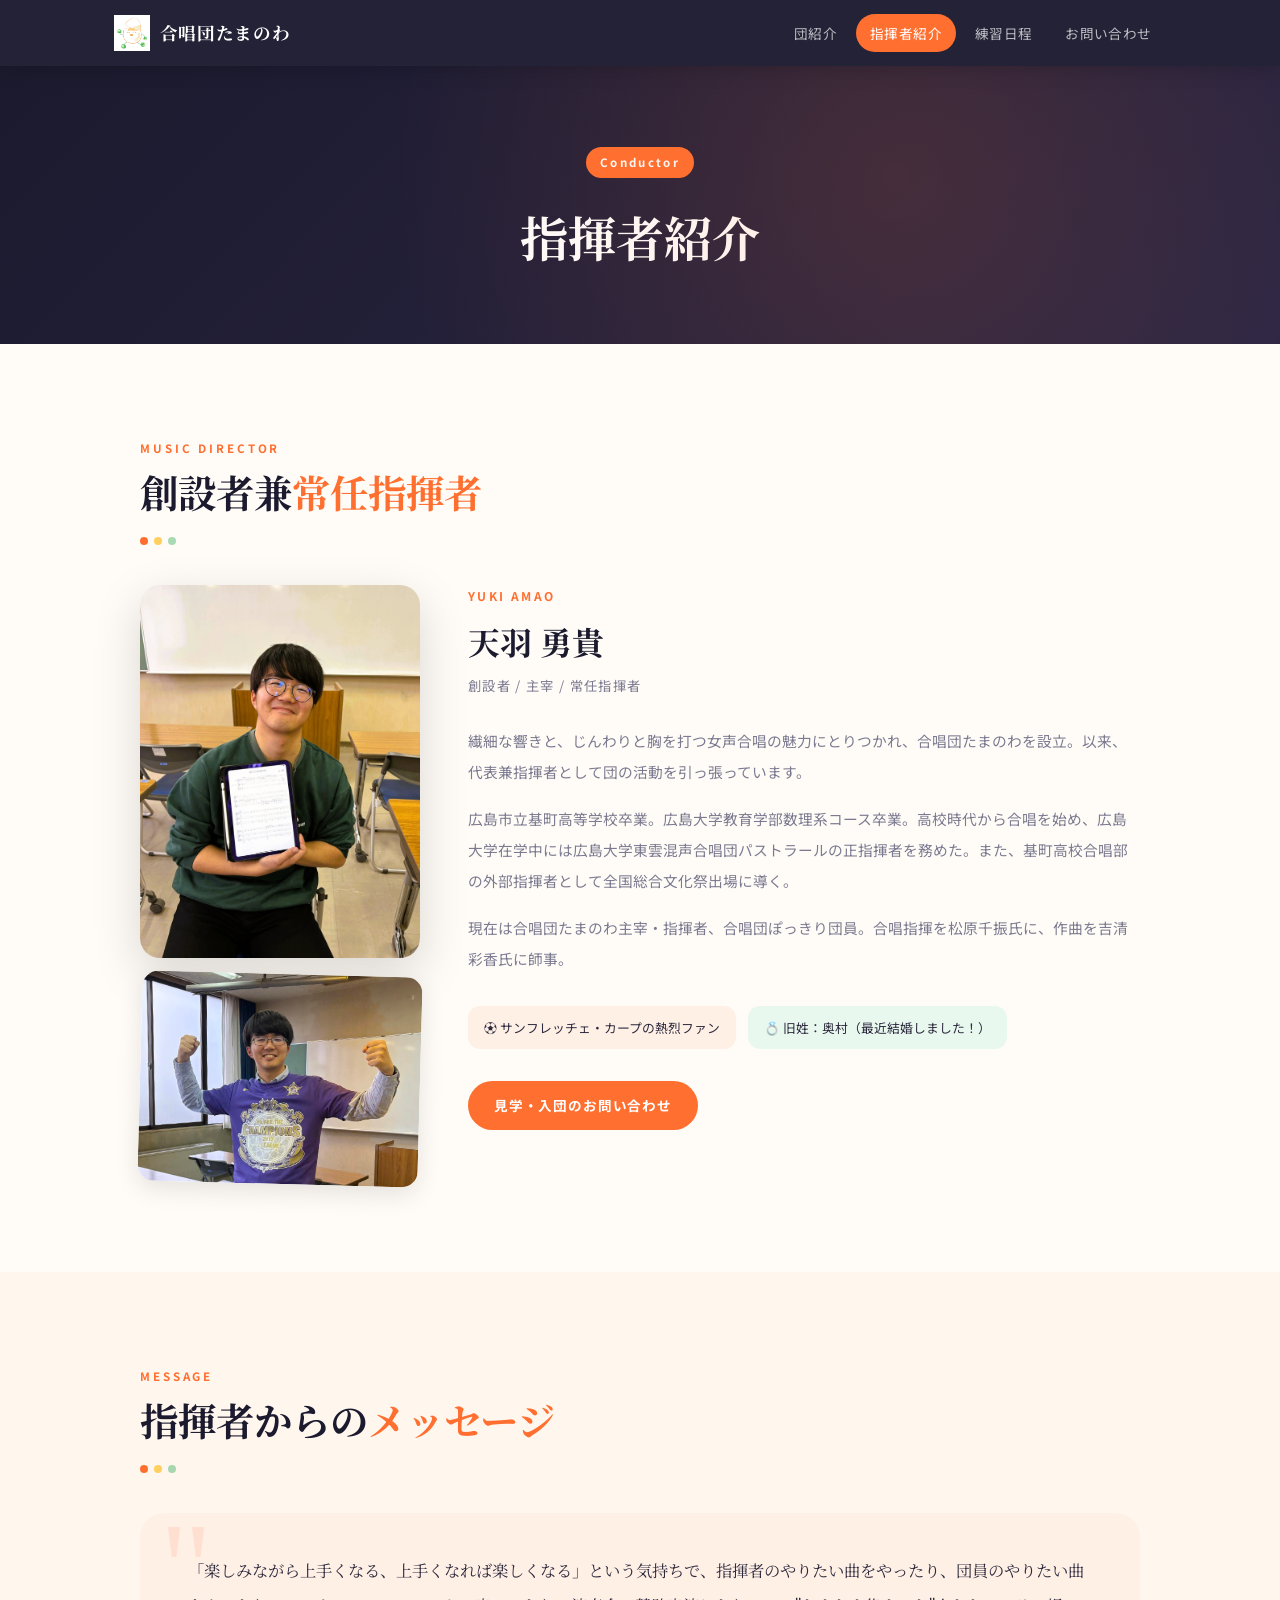
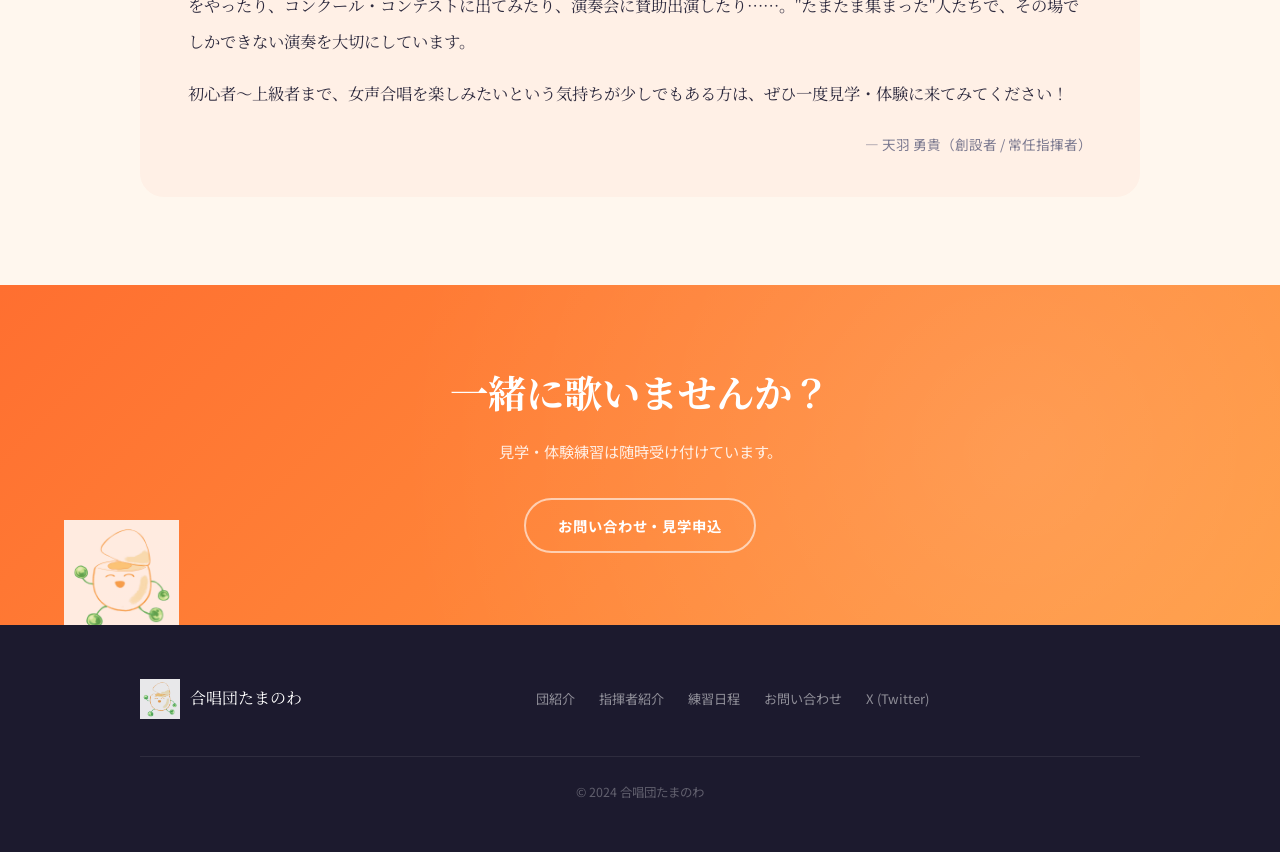
==== conductor.html @ d8aebc38 "合唱団たまのわ HPを本格実装 - 団紹介・指揮者紹介・練習日程・お問い合わせの4ページ作成 - 実際の写真（photo/）を各ページに配置 - ポップなデザインにリニューアル（オレンジ×グリーン、マ" ====
<!DOCTYPE html>
<html lang="ja">
<head>
  <meta charset="UTF-8">
  <meta name="viewport" content="width=device-width, initial-scale=1.0">
  <title>指揮者紹介 | 合唱団たまのわ</title>
  <link rel="stylesheet" href="style.css">
</head>
<body>

<header>
  <nav>
    <a class="nav-logo" href="index.html">
      <img src="photo/キャラクター.png" alt="マスコット">
      合唱団たまのわ
    </a>
    <ul class="nav-links">
      <li><a href="index.html">団紹介</a></li>
      <li><a href="conductor.html" class="active">指揮者紹介</a></li>
      <li><a href="schedule.html">練習日程</a></li>
      <li><a href="contact.html">お問い合わせ</a></li>
    </ul>
  </nav>
</header>

<div class="page-hero">
  <div class="page-hero-content">
    <span class="page-hero-tag">Conductor</span>
    <h1>指揮者紹介</h1>
  </div>
</div>

<!-- 指揮者プロフィール -->
<section class="section">
  <div class="section-inner">
    <span class="section-tag">Music Director</span>
    <h2 class="section-title">創設者兼<span>常任指揮者</span></h2>
    <div class="divider-dots"><span></span><span></span><span></span></div>

    <div class="conductor-wrap">
      <div class="conductor-photos">
        <div class="conductor-photo-main">
          <img src="photo/指揮者紹介.jpg" alt="天羽勇貴">
        </div>
        <div class="conductor-photo-sub">
          <img src="photo/指揮者紹介2.jpg" alt="天羽勇貴">
        </div>
      </div>

      <div>
        <p class="conductor-name-en">Yuki Amao</p>
        <h3 class="conductor-name">天羽 勇貴</h3>
        <p class="conductor-role">創設者 / 主宰 / 常任指揮者</p>

        <p class="conductor-bio">
          繊細な響きと、じんわりと胸を打つ女声合唱の魅力にとりつかれ、合唱団たまのわを設立。以来、代表兼指揮者として団の活動を引っ張っています。
        </p>
        <p class="conductor-bio">
          広島市立基町高等学校卒業。広島大学教育学部数理系コース卒業。高校時代から合唱を始め、広島大学在学中には広島大学東雲混声合唱団パストラールの正指揮者を務めた。また、基町高校合唱部の外部指揮者として全国総合文化祭出場に導く。
        </p>
        <p class="conductor-bio">
          現在は合唱団たまのわ主宰・指揮者、合唱団ぽっきり団員。合唱指揮を松原千振氏に、作曲を吉清彩香氏に師事。
        </p>

        <!-- ちょっとしたエピソードカード -->
        <div style="display:flex; gap:.75rem; margin-top:2rem; flex-wrap:wrap;">
          <div style="background:var(--orange-pale); border-radius:12px; padding:.6rem 1rem; font-size:.8rem; color:var(--text);">
            ⚽ サンフレッチェ・カープの熱烈ファン
          </div>
          <div style="background:var(--green-pale); border-radius:12px; padding:.6rem 1rem; font-size:.8rem; color:var(--text);">
            💍 旧姓：奥村（最近結婚しました！）
          </div>
        </div>

        <div style="margin-top:2rem;">
          <a href="contact.html" class="btn btn-primary" style="font-size:.85rem; padding:.65rem 1.5rem;">見学・入団のお問い合わせ</a>
        </div>
      </div>
    </div>
  </div>
</section>

<!-- メッセージ -->
<section class="section bg-cream">
  <div class="section-inner">
    <span class="section-tag">Message</span>
    <h2 class="section-title">指揮者からの<span>メッセージ</span></h2>
    <div class="divider-dots"><span></span><span></span><span></span></div>

    <div class="message-block">
      <p class="message-text">
        「楽しみながら上手くなる、上手くなれば楽しくなる」という気持ちで、指揮者のやりたい曲をやったり、団員のやりたい曲をやったり、コンクール・コンテストに出てみたり、演奏会に賛助出演したり……。"たまたま集まった"人たちで、その場でしかできない演奏を大切にしています。
      </p>
      <p class="message-text" style="margin-top:1rem;">
        初心者〜上級者まで、女声合唱を楽しみたいという気持ちが少しでもある方は、ぜひ一度見学・体験に来てみてください！
      </p>
      <p class="message-sig">— 天羽 勇貴（創設者 / 常任指揮者）</p>
    </div>
  </div>
</section>

<!-- CTA -->
<section class="cta-band">
  <img src="photo/キャラクター.png" alt="" class="cta-mascot">
  <h2>一緒に歌いませんか？</h2>
  <p>見学・体験練習は随時受け付けています。</p>
  <a href="contact.html" class="btn btn-outline">お問い合わせ・見学申込</a>
</section>

<footer>
  <div class="footer-inner">
    <div class="footer-logo">
      <img src="photo/キャラクター.png" alt="">
      <span>合唱団たまのわ</span>
    </div>
    <nav class="footer-links">
      <a href="index.html">団紹介</a>
      <a href="conductor.html">指揮者紹介</a>
      <a href="schedule.html">練習日程</a>
      <a href="contact.html">お問い合わせ</a>
      <a href="https://x.com/tamanowa_chorus" target="_blank" rel="noopener">X (Twitter)</a>
    </nav>
    <p class="footer-copy">© 2024 合唱団たまのわ</p>
  </div>
</footer>

</body>
</html>
---- style.css ----
@import url('https://fonts.googleapis.com/css2?family=Noto+Serif+JP:wght@400;700&family=Noto+Sans+JP:wght@300;400;500;700&display=swap');

*, *::before, *::after { box-sizing: border-box; margin: 0; padding: 0; }

:root {
  --orange:        #FF6F30;
  --orange-light:  #FF9A60;
  --orange-pale:   #FFF0E6;
  --green:         #52B870;
  --green-pale:    #E8F8EE;
  --yellow:        #FFD060;
  --dark:          #1C1A2E;
  --text:          #2D2A3E;
  --muted:         #7C7A90;
  --bg:            #FFFCF7;
  --surface:       #FFFFFF;
  --border:        #EDE9E0;
}

html { scroll-behavior: smooth; }
body { font-family: 'Noto Sans JP', sans-serif; background: var(--bg); color: var(--text); line-height: 1.8; }

/* ── スクロールバー ── */
::-webkit-scrollbar { width: 6px; }
::-webkit-scrollbar-track { background: var(--bg); }
::-webkit-scrollbar-thumb { background: var(--orange-light); border-radius: 3px; }

/* ━━━━━━━━━━━━━━━━━━━━━━━━━━━━━━
   ナビゲーション
━━━━━━━━━━━━━━━━━━━━━━━━━━━━━━ */
header {
  position: sticky; top: 0; z-index: 200;
  background: rgba(28, 26, 46, 0.96);
  backdrop-filter: blur(10px);
  box-shadow: 0 2px 20px rgba(0,0,0,.2);
}

nav {
  max-width: 1100px; margin: 0 auto;
  display: flex; align-items: center; justify-content: space-between;
  padding: .85rem 1.5rem;
}

.nav-logo {
  display: flex; align-items: center; gap: .6rem;
  font-family: 'Noto Serif JP', serif;
  font-size: 1.1rem; font-weight: 700;
  color: #fff; text-decoration: none; letter-spacing: .04em;
}

.nav-logo img {
  width: 36px; height: 36px; object-fit: contain;
  animation: float 3s ease-in-out infinite;
}

.nav-links { display: flex; gap: .25rem; list-style: none; }

.nav-links a {
  display: block; padding: .45rem .9rem;
  color: rgba(255,255,255,.7); text-decoration: none;
  font-size: .85rem; letter-spacing: .03em;
  border-radius: 20px; transition: all .2s;
}

.nav-links a:hover { color: #fff; background: rgba(255,111,48,.25); }
.nav-links a.active { color: #fff; background: var(--orange); }

/* ━━━━━━━━━━━━━━━━━━━━━━━━━━━━━━
   ヒーロー
━━━━━━━━━━━━━━━━━━━━━━━━━━━━━━ */
.hero {
  position: relative;
  height: 90vh; min-height: 520px;
  display: flex; align-items: center; justify-content: center;
  overflow: hidden;
}

.hero-bg {
  position: absolute; inset: 0;
  background-size: cover; background-position: center 30%;
  transition: transform 8s ease;
}

.hero-bg::after {
  content: '';
  position: absolute; inset: 0;
  background: linear-gradient(
    160deg,
    rgba(28,26,46,.72) 0%,
    rgba(28,26,46,.45) 50%,
    rgba(255,111,48,.2) 100%
  );
}

.hero:hover .hero-bg { transform: scale(1.03); }

.hero-content {
  position: relative; z-index: 1;
  text-align: center; padding: 1rem 2rem;
  max-width: 700px;
}

.hero-tag {
  display: inline-block;
  background: var(--orange); color: #fff;
  font-size: .75rem; font-weight: 700;
  letter-spacing: .2em; text-transform: uppercase;
  padding: .3rem .9rem; border-radius: 20px;
  margin-bottom: 1.25rem;
}

.hero-title {
  font-family: 'Noto Serif JP', serif;
  font-size: clamp(2.4rem, 7vw, 4.2rem);
  font-weight: 700; color: #fff;
  line-height: 1.2; margin-bottom: 1rem;
  text-shadow: 0 2px 20px rgba(0,0,0,.3);
}

.hero-sub {
  font-size: 1rem; color: rgba(255,255,255,.8);
  margin-bottom: 2.5rem; line-height: 2;
}

.hero-btns { display: flex; gap: 1rem; justify-content: center; flex-wrap: wrap; }

.hero-mascot {
  position: absolute; bottom: -10px; right: 5%;
  width: clamp(100px, 14vw, 170px);
  animation: float 3.5s ease-in-out infinite;
  filter: drop-shadow(0 8px 20px rgba(0,0,0,.25));
  pointer-events: none;
}

/* ━━━━━━━━━━━━━━━━━━━━━━━━━━━━━━
   ボタン
━━━━━━━━━━━━━━━━━━━━━━━━━━━━━━ */
.btn {
  display: inline-flex; align-items: center; gap: .5rem;
  padding: .8rem 2rem; border-radius: 50px;
  font-family: inherit; font-size: .9rem; font-weight: 700;
  letter-spacing: .06em; text-decoration: none;
  border: 2px solid transparent;
  transition: all .22s; cursor: pointer;
}

.btn-primary { background: var(--orange); color: #fff; }
.btn-primary:hover { background: var(--orange-light); transform: translateY(-2px); box-shadow: 0 8px 24px rgba(255,111,48,.4); }

.btn-outline { background: transparent; color: #fff; border-color: rgba(255,255,255,.6); }
.btn-outline:hover { background: rgba(255,255,255,.12); transform: translateY(-2px); }

.btn-dark { background: var(--dark); color: #fff; }
.btn-dark:hover { background: #2e2b45; transform: translateY(-2px); box-shadow: 0 8px 24px rgba(28,26,46,.35); }

.btn-line { background: #06C755; color: #fff; }
.btn-line:hover { background: #00A847; transform: translateY(-2px); box-shadow: 0 8px 24px rgba(6,199,85,.4); }

.btn-green { background: var(--green); color: #fff; }
.btn-green:hover { background: #43A860; transform: translateY(-2px); box-shadow: 0 8px 24px rgba(82,184,112,.4); }

/* ━━━━━━━━━━━━━━━━━━━━━━━━━━━━━━
   セクション
━━━━━━━━━━━━━━━━━━━━━━━━━━━━━━ */
.section { padding: 5.5rem 1.5rem; }
.section-inner { max-width: 1000px; margin: 0 auto; }

.section-tag {
  display: inline-block;
  font-size: .72rem; font-weight: 700;
  letter-spacing: .25em; text-transform: uppercase;
  color: var(--orange); margin-bottom: .5rem;
}

.section-title {
  font-family: 'Noto Serif JP', serif;
  font-size: clamp(1.7rem, 3.5vw, 2.4rem);
  font-weight: 700; color: var(--dark);
  margin-bottom: .75rem; line-height: 1.3;
}

.section-title span { color: var(--orange); }

.section-lead { color: var(--muted); max-width: 600px; font-size: .93rem; }

.divider-dots {
  display: flex; gap: 6px; margin: 1.25rem 0 2.5rem;
}
.divider-dots span {
  width: 8px; height: 8px; border-radius: 50%; background: var(--orange);
}
.divider-dots span:nth-child(2) { background: var(--yellow); }
.divider-dots span:nth-child(3) { background: var(--green); opacity: .5; }

/* ━━━━━━━━━━━━━━━━━━━━━━━━━━━━━━
   カード
━━━━━━━━━━━━━━━━━━━━━━━━━━━━━━ */
.card-grid { display: grid; grid-template-columns: repeat(auto-fit, minmax(240px, 1fr)); gap: 1.25rem; margin-top: 2.5rem; }

.card {
  background: var(--surface); border-radius: 20px;
  padding: 2rem 1.75rem;
  border: 1.5px solid var(--border);
  transition: transform .22s, box-shadow .22s;
}

.card:hover { transform: translateY(-6px); box-shadow: 0 16px 40px rgba(0,0,0,.1); }

.card-icon { font-size: 2.2rem; margin-bottom: 1rem; display: block; }
.card h3 { font-family: 'Noto Serif JP', serif; font-size: 1rem; color: var(--dark); margin-bottom: .5rem; }
.card p { font-size: .86rem; color: var(--muted); }

/* ━━━━━━━━━━━━━━━━━━━━━━━━━━━━━━
   写真レイアウト
━━━━━━━━━━━━━━━━━━━━━━━━━━━━━━ */
.photo-split {
  display: grid; grid-template-columns: 1fr 1fr;
  gap: 2.5rem; align-items: center;
}

.photo-split.reverse { direction: rtl; }
.photo-split.reverse > * { direction: ltr; }

.photo-frame {
  position: relative;
  border-radius: 24px; overflow: hidden;
  box-shadow: 0 20px 60px rgba(0,0,0,.15);
  aspect-ratio: 4/3;
}

.photo-frame img { width: 100%; height: 100%; object-fit: cover; display: block; transition: transform .5s; }
.photo-frame:hover img { transform: scale(1.04); }

.photo-frame-tilt {
  transform: rotate(-1.5deg);
  transition: transform .3s;
}
.photo-frame-tilt:hover { transform: rotate(0deg) scale(1.02); }

.photo-badge {
  position: absolute; top: 16px; left: 16px;
  background: var(--orange); color: #fff;
  font-size: .72rem; font-weight: 700; letter-spacing: .1em;
  padding: .3rem .8rem; border-radius: 20px;
}

/* ━━━━━━━━━━━━━━━━━━━━━━━━━━━━━━
   写真グリッド（ギャラリー風）
━━━━━━━━━━━━━━━━━━━━━━━━━━━━━━ */
.photo-mosaic {
  display: grid;
  grid-template-columns: 1.4fr 1fr;
  grid-template-rows: auto auto;
  gap: 1rem;
  margin-top: 2rem;
}

.photo-mosaic .pm-main { grid-row: 1 / 3; }

.photo-mosaic-item {
  border-radius: 18px; overflow: hidden;
  box-shadow: 0 8px 28px rgba(0,0,0,.1);
  aspect-ratio: 4/3;
}

.photo-mosaic-item img { width: 100%; height: 100%; object-fit: cover; display: block; transition: transform .4s; }
.photo-mosaic-item:hover img { transform: scale(1.05); }

/* ━━━━━━━━━━━━━━━━━━━━━━━━━━━━━━
   BG variants
━━━━━━━━━━━━━━━━━━━━━━━━━━━━━━ */
.bg-cream { background: #FFF7EE; }
.bg-dark { background: var(--dark); color: #fff; }
.bg-dark .section-title { color: #fff; }
.bg-dark .section-lead { color: rgba(255,255,255,.65); }
.bg-dark .card { background: rgba(255,255,255,.06); border-color: rgba(255,255,255,.1); }
.bg-dark .card h3 { color: #fff; }
.bg-dark .card p { color: rgba(255,255,255,.6); }

/* ━━━━━━━━━━━━━━━━━━━━━━━━━━━━━━
   指揮者プロフィール
━━━━━━━━━━━━━━━━━━━━━━━━━━━━━━ */
.conductor-wrap {
  display: grid; grid-template-columns: 280px 1fr;
  gap: 3rem; align-items: start;
}

.conductor-photos { display: flex; flex-direction: column; gap: 1rem; }

.conductor-photo-main {
  border-radius: 20px; overflow: hidden;
  box-shadow: 0 16px 48px rgba(0,0,0,.15);
  aspect-ratio: 3/4;
}

.conductor-photo-main img { width: 100%; height: 100%; object-fit: cover; object-position: top; display: block; }

.conductor-photo-sub {
  border-radius: 16px; overflow: hidden;
  box-shadow: 0 8px 24px rgba(0,0,0,.1);
  aspect-ratio: 4/3;
  transform: rotate(1.5deg);
  transition: transform .3s;
}

.conductor-photo-sub:hover { transform: rotate(0deg); }
.conductor-photo-sub img { width: 100%; height: 100%; object-fit: cover; object-position: center 20%; display: block; }

.conductor-name-en {
  font-size: .75rem; letter-spacing: .2em; text-transform: uppercase;
  color: var(--orange); margin-bottom: .4rem; font-weight: 700;
}

.conductor-name {
  font-family: 'Noto Serif JP', serif;
  font-size: 2rem; color: var(--dark); margin-bottom: .25rem;
}

.conductor-role {
  font-size: .83rem; color: var(--muted);
  letter-spacing: .1em; margin-bottom: 1.75rem;
}

.conductor-bio { color: var(--muted); font-size: .92rem; line-height: 2.1; }
.conductor-bio + .conductor-bio { margin-top: 1rem; }

/* ━━━━━━━━━━━━━━━━━━━━━━━━━━━━━━
   スタッフカード
━━━━━━━━━━━━━━━━━━━━━━━━━━━━━━ */
.staff-card {
  display: flex; align-items: flex-start; gap: 1.25rem;
  background: var(--surface); border-radius: 18px;
  padding: 1.75rem; border: 1.5px solid var(--border);
  transition: transform .2s, box-shadow .2s;
}
.staff-card:hover { transform: translateY(-4px); box-shadow: 0 12px 32px rgba(0,0,0,.09); }

.staff-icon {
  width: 52px; height: 52px; border-radius: 50%;
  display: flex; align-items: center; justify-content: center;
  font-size: 1.4rem; flex-shrink: 0;
}

.staff-icon.orange { background: var(--orange-pale); }
.staff-icon.green  { background: var(--green-pale); }

.staff-title { font-size: .72rem; font-weight: 700; letter-spacing: .15em; color: var(--orange); margin-bottom: .3rem; }
.staff-name { font-family: 'Noto Serif JP', serif; font-size: 1.05rem; color: var(--dark); margin-bottom: .4rem; }
.staff-desc { font-size: .84rem; color: var(--muted); }

/* ━━━━━━━━━━━━━━━━━━━━━━━━━━━━━━
   メッセージ引用
━━━━━━━━━━━━━━━━━━━━━━━━━━━━━━ */
.message-block {
  background: var(--orange-pale);
  border-radius: 24px;
  padding: 2.5rem 3rem;
  position: relative; overflow: hidden;
}

.message-block::before {
  content: '"';
  position: absolute; top: -10px; left: 20px;
  font-size: 8rem; color: var(--orange); opacity: .12;
  font-family: Georgia, serif; line-height: 1;
  pointer-events: none;
}

.message-text {
  font-family: 'Noto Serif JP', serif;
  font-size: 1.02rem; line-height: 2.2;
  color: var(--text); position: relative;
}

.message-sig { margin-top: 1.25rem; font-size: .85rem; color: var(--muted); text-align: right; }

/* ━━━━━━━━━━━━━━━━━━━━━━━━━━━━━━
   スケジュール
━━━━━━━━━━━━━━━━━━━━━━━━━━━━━━ */
.schedule-table { width: 100%; border-collapse: collapse; font-size: .88rem; margin-top: 2rem; border-radius: 16px; overflow: hidden; box-shadow: 0 4px 20px rgba(0,0,0,.07); }

.schedule-table th { background: var(--dark); color: #fff; padding: 1rem 1.25rem; text-align: left; font-weight: 500; font-size: .8rem; letter-spacing: .08em; }
.schedule-table td { padding: .9rem 1.25rem; border-bottom: 1px solid var(--border); vertical-align: middle; background: var(--surface); }
.schedule-table tr:last-child td { border-bottom: none; }
.schedule-table tr:hover td { background: #FFF7EE; }

.badge { display: inline-flex; align-items: center; padding: .2rem .7rem; border-radius: 20px; font-size: .72rem; font-weight: 700; letter-spacing: .05em; gap: .3rem; }
.badge::before { content: '●'; font-size: .5rem; }
.badge-regular { background: #E8F0FF; color: #2255CC; }
.badge-regular::before { color: #5588FF; }
.badge-special { background: #FFF0E0; color: #CC5500; }
.badge-special::before { color: var(--orange); }
.badge-concert { background: var(--green-pale); color: #1A7A3A; }
.badge-concert::before { color: var(--green); }

.info-box { background: var(--orange-pale); border-radius: 14px; padding: 1.25rem 1.5rem; margin-top: 1.5rem; font-size: .88rem; color: var(--text); }

/* ━━━━━━━━━━━━━━━━━━━━━━━━━━━━━━
   練習情報カード
━━━━━━━━━━━━━━━━━━━━━━━━━━━━━━ */
.info-card-grid { display: grid; grid-template-columns: repeat(auto-fit, minmax(200px, 1fr)); gap: 1rem; margin-top: 2rem; }

.info-card { background: var(--surface); border-radius: 18px; padding: 1.5rem; border: 1.5px solid var(--border); }
.info-card-icon { font-size: 1.8rem; margin-bottom: .75rem; }
.info-card-label { font-size: .72rem; font-weight: 700; color: var(--orange); letter-spacing: .15em; text-transform: uppercase; margin-bottom: .3rem; }
.info-card-value { font-family: 'Noto Serif JP', serif; font-size: 1rem; color: var(--dark); }
.info-card-sub { font-size: .8rem; color: var(--muted); margin-top: .2rem; }

/* ━━━━━━━━━━━━━━━━━━━━━━━━━━━━━━
   お問い合わせ
━━━━━━━━━━━━━━━━━━━━━━━━━━━━━━ */
.contact-methods { display: grid; grid-template-columns: 1fr 1fr; gap: 1.5rem; margin-top: 2rem; }

.contact-method-card {
  border-radius: 22px; padding: 2.5rem 2rem; text-align: center;
  transition: transform .22s, box-shadow .22s;
  border: 2px solid transparent;
}

.contact-method-card:hover { transform: translateY(-6px); box-shadow: 0 20px 50px rgba(0,0,0,.12); }

.contact-method-card.line { background: #F0FBF4; border-color: #06C755; }
.contact-method-card.form { background: #EEF4FF; border-color: #4A80F0; }

.contact-method-icon { font-size: 3rem; margin-bottom: 1rem; display: block; }
.contact-method-title { font-family: 'Noto Serif JP', serif; font-size: 1.3rem; color: var(--dark); margin-bottom: .5rem; }
.contact-method-desc { font-size: .85rem; color: var(--muted); margin-bottom: 1.75rem; line-height: 1.9; }

.contact-faq { margin-top: 3.5rem; }
.faq-item { padding: 1.25rem 0; border-bottom: 1px solid var(--border); }
.faq-q { font-weight: 700; color: var(--dark); margin-bottom: .4rem; display: flex; gap: .6rem; }
.faq-q::before { content: 'Q.'; color: var(--orange); flex-shrink: 0; }
.faq-a { font-size: .88rem; color: var(--muted); padding-left: 1.8rem; }

/* ━━━━━━━━━━━━━━━━━━━━━━━━━━━━━━
   CTA バナー
━━━━━━━━━━━━━━━━━━━━━━━━━━━━━━ */
.cta-band {
  background: linear-gradient(135deg, var(--orange) 0%, #FF9A40 100%);
  padding: 4.5rem 1.5rem; text-align: center; position: relative; overflow: hidden;
}

.cta-band::before {
  content: '';
  position: absolute; inset: 0;
  background: radial-gradient(circle at 80% 50%, rgba(255,255,255,.12) 0%, transparent 60%);
}

.cta-band h2 {
  font-family: 'Noto Serif JP', serif;
  font-size: clamp(1.7rem, 4vw, 2.4rem); color: #fff; margin-bottom: .8rem;
  position: relative;
}

.cta-band p { color: rgba(255,255,255,.85); margin-bottom: 2rem; position: relative; font-size: .95rem; }

.cta-mascot {
  position: absolute; left: 5%; bottom: -10px;
  width: clamp(70px, 9vw, 120px);
  animation: float 3s ease-in-out infinite;
  opacity: .85;
}

/* ━━━━━━━━━━━━━━━━━━━━━━━━━━━━━━
   ページヒーロー（サブページ）
━━━━━━━━━━━━━━━━━━━━━━━━━━━━━━ */
.page-hero {
  background: linear-gradient(135deg, #1C1A2E 0%, #2A2645 100%);
  padding: 5rem 1.5rem 4rem; text-align: center; position: relative; overflow: hidden;
}

.page-hero::after {
  content: '';
  position: absolute; inset: 0;
  background: radial-gradient(circle at 70% 40%, rgba(255,111,48,.15) 0%, transparent 55%);
}

.page-hero-content { position: relative; }

.page-hero-tag { display: inline-block; background: var(--orange); color: #fff; font-size: .72rem; font-weight: 700; letter-spacing: .2em; padding: .3rem .9rem; border-radius: 20px; margin-bottom: 1rem; }

.page-hero h1 { font-family: 'Noto Serif JP', serif; font-size: clamp(2rem, 5vw, 3rem); color: #fff; font-weight: 700; }

/* ━━━━━━━━━━━━━━━━━━━━━━━━━━━━━━
   フッター
━━━━━━━━━━━━━━━━━━━━━━━━━━━━━━ */
footer {
  background: var(--dark);
  padding: 3rem 1.5rem;
}

.footer-inner { max-width: 1000px; margin: 0 auto; display: flex; align-items: center; justify-content: space-between; flex-wrap: wrap; gap: 1.5rem; }

.footer-logo { display: flex; align-items: center; gap: .6rem; }
.footer-logo img { width: 40px; opacity: .9; }
.footer-logo span { font-family: 'Noto Serif JP', serif; color: #fff; font-size: 1rem; }

.footer-links { display: flex; gap: 1.5rem; flex-wrap: wrap; }
.footer-links a { color: rgba(255,255,255,.5); text-decoration: none; font-size: .82rem; transition: color .2s; }
.footer-links a:hover { color: var(--orange-light); }

.footer-copy { width: 100%; text-align: center; font-size: .78rem; color: rgba(255,255,255,.3); border-top: 1px solid rgba(255,255,255,.08); padding-top: 1.5rem; margin-top: .5rem; }

/* ━━━━━━━━━━━━━━━━━━━━━━━━━━━━━━
   アニメーション
━━━━━━━━━━━━━━━━━━━━━━━━━━━━━━ */
@keyframes float {
  0%, 100% { transform: translateY(0); }
  50%       { transform: translateY(-10px); }
}

/* ━━━━━━━━━━━━━━━━━━━━━━━━━━━━━━
   レスポンシブ
━━━━━━━━━━━━━━━━━━━━━━━━━━━━━━ */
@media (max-width: 768px) {
  .nav-links { display: none; }
  .hero-mascot { width: 90px; }

  .photo-split { grid-template-columns: 1fr; }
  .photo-split.reverse { direction: ltr; }

  .photo-mosaic { grid-template-columns: 1fr; }
  .photo-mosaic .pm-main { grid-row: auto; }
  .photo-mosaic-item { aspect-ratio: 16/9; }

  .conductor-wrap { grid-template-columns: 1fr; }
  .conductor-photos { flex-direction: row; }
  .conductor-photo-main { flex: 1; aspect-ratio: 1; }
  .conductor-photo-sub { flex: 1; }

  .contact-methods { grid-template-columns: 1fr; }

  .schedule-table th:nth-child(3),
  .schedule-table td:nth-child(3) { display: none; }

  .footer-inner { flex-direction: column; text-align: center; }
  .footer-links { justify-content: center; }

  .cta-mascot { display: none; }
}
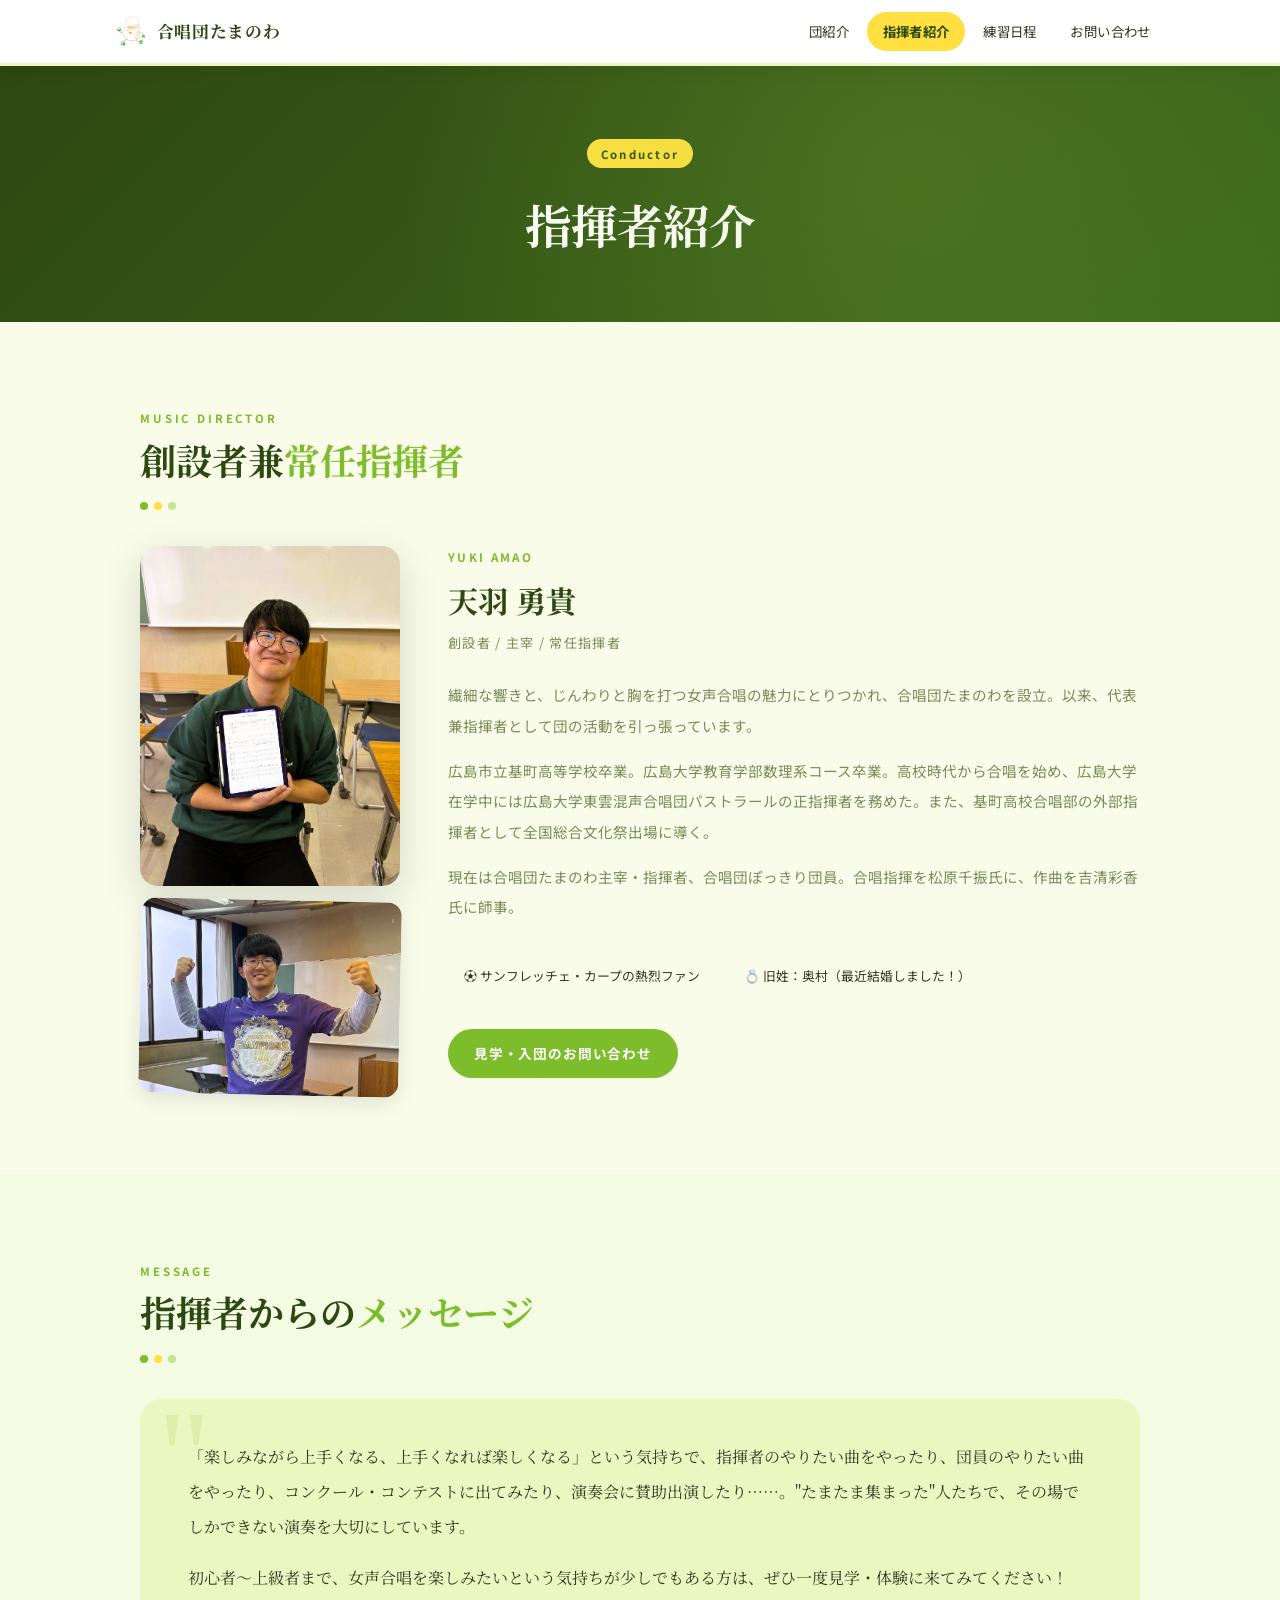
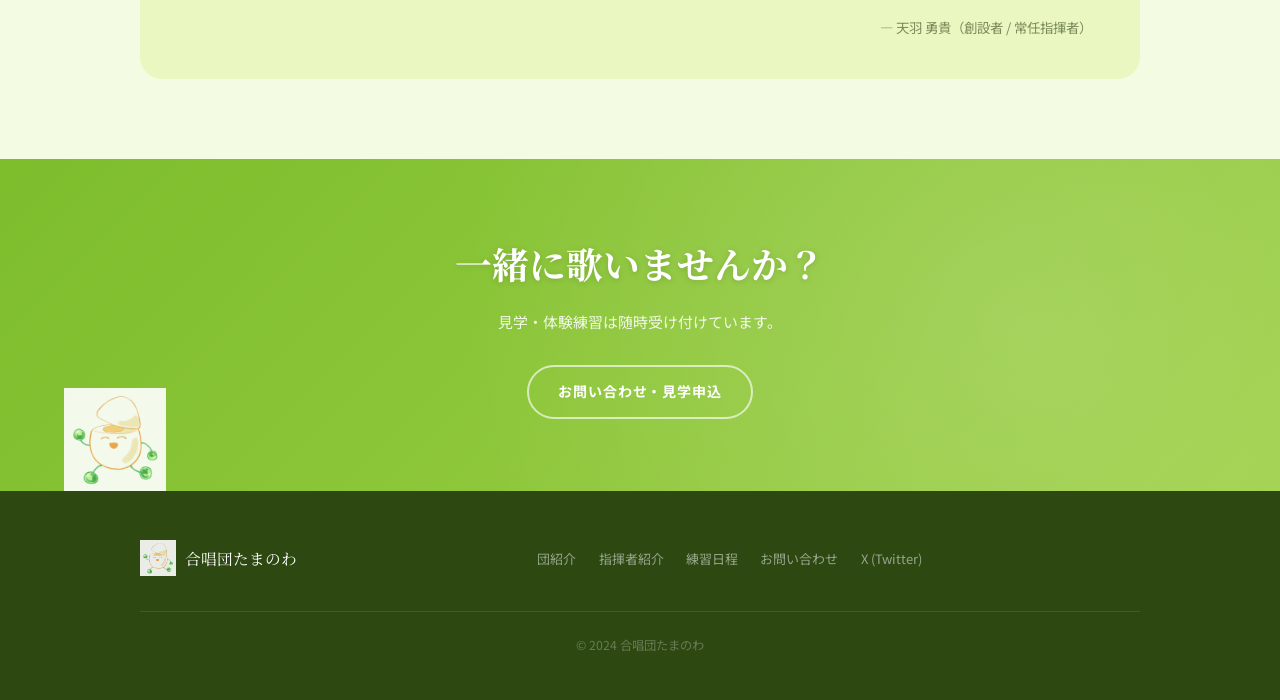
==== commit dd09d54a: "デザインをパステル黄緑・黄色ベースにリニューアル - カラーパレットをオレンジ系からパステル黄緑(lime)・黄(yellow)ベースに全面変更 - はんじゅちゃんのふわふわアニメーション(anima" ====
--- a/conductor.html
+++ b/conductor.html
@@ -3,7 +3,11 @@
 <head>
   <meta charset="UTF-8">
   <meta name="viewport" content="width=device-width, initial-scale=1.0">
-  <title>指揮者紹介 | 合唱団たまのわ</title>
+  <title>指揮者紹介｜合唱団たまのわ（広島市の女声合唱団）</title>
+  <meta name="description" content="合唱団たまのわの創設者兼指揮者・天羽勇貴のプロフィール。広島大学出身。合唱指揮を松原千振氏に師事。広島市内で活動する女声合唱団たまのわを主宰。">
+  <meta property="og:title" content="指揮者紹介｜合唱団たまのわ">
+  <meta property="og:description" content="創設者兼指揮者・天羽勇貴のプロフィール。広島市内の女声合唱団「たまのわ」を主宰。">
+  <meta property="og:type" content="website">
   <link rel="stylesheet" href="style.css">
 </head>
 <body>
@@ -14,6 +18,9 @@
       <img src="photo/キャラクター.png" alt="マスコット">
       合唱団たまのわ
     </a>
+    <button class="nav-toggle" aria-label="メニューを開く" onclick="this.closest('nav').querySelector('.nav-links').classList.toggle('open')">
+      <span></span><span></span><span></span>
+    </button>
     <ul class="nav-links">
       <li><a href="index.html">団紹介</a></li>
       <li><a href="conductor.html" class="active">指揮者紹介</a></li>
@@ -81,7 +88,7 @@
 </section>
 
 <!-- メッセージ -->
-<section class="section bg-cream">
+<section class="section bg-lime">
   <div class="section-inner">
     <span class="section-tag">Message</span>
     <h2 class="section-title">指揮者からの<span>メッセージ</span></h2>
--- a/style.css
+++ b/style.css
@@ -3,74 +3,83 @@
 *, *::before, *::after { box-sizing: border-box; margin: 0; padding: 0; }
 
 :root {
-  --orange:        #FF6F30;
-  --orange-light:  #FF9A60;
-  --orange-pale:   #FFF0E6;
-  --green:         #52B870;
-  --green-pale:    #E8F8EE;
-  --yellow:        #FFD060;
-  --dark:          #1C1A2E;
-  --text:          #2D2A3E;
-  --muted:         #7C7A90;
-  --bg:            #FFFCF7;
-  --surface:       #FFFFFF;
-  --border:        #EDE9E0;
+  --lime:        #7DBD2C;   /* メインアクセント：黄緑 */
+  --lime-light:  #9ED048;   /* 明るい黄緑 */
+  --lime-pale:   #EAF7C0;   /* 淡い黄緑（bg用） */
+  --lime-mist:   #F3FBE2;   /* 超淡い黄緑 */
+  --yellow:      #FFE040;   /* パステル黄 */
+  --yellow-light:#FFF088;   /* 明るい黄 */
+  --yellow-pale: #FFFBE6;   /* 超淡い黄 */
+  --bg:          #F9FCE9;   /* ページ背景：ほんのり黄緑 */
+  --surface:     #FFFFFF;
+  --dark:        #2E4812;   /* 濃い緑（ナビ・フッター） */
+  --text:        #303820;   /* 本文テキスト */
+  --muted:       #7A8A5A;   /* サブテキスト */
+  --border:      #CCEA90;   /* ボーダー */
 }
 
 html { scroll-behavior: smooth; }
 body { font-family: 'Noto Sans JP', sans-serif; background: var(--bg); color: var(--text); line-height: 1.8; }
 
-/* ── スクロールバー ── */
 ::-webkit-scrollbar { width: 6px; }
 ::-webkit-scrollbar-track { background: var(--bg); }
-::-webkit-scrollbar-thumb { background: var(--orange-light); border-radius: 3px; }
+::-webkit-scrollbar-thumb { background: var(--lime-light); border-radius: 3px; }
 
 /* ━━━━━━━━━━━━━━━━━━━━━━━━━━━━━━
    ナビゲーション
 ━━━━━━━━━━━━━━━━━━━━━━━━━━━━━━ */
 header {
   position: sticky; top: 0; z-index: 200;
-  background: rgba(28, 26, 46, 0.96);
-  backdrop-filter: blur(10px);
-  box-shadow: 0 2px 20px rgba(0,0,0,.2);
+  background: var(--surface);
+  border-bottom: 3px solid var(--lime-pale);
+  box-shadow: 0 2px 16px rgba(0,0,0,.08);
 }
 
 nav {
   max-width: 1100px; margin: 0 auto;
   display: flex; align-items: center; justify-content: space-between;
-  padding: .85rem 1.5rem;
+  padding: .75rem 1.5rem;
 }
 
 .nav-logo {
-  display: flex; align-items: center; gap: .6rem;
+  display: flex; align-items: center; gap: .55rem;
   font-family: 'Noto Serif JP', serif;
-  font-size: 1.1rem; font-weight: 700;
-  color: #fff; text-decoration: none; letter-spacing: .04em;
-}
-
-.nav-logo img {
-  width: 36px; height: 36px; object-fit: contain;
-  animation: float 3s ease-in-out infinite;
-}
-
-.nav-links { display: flex; gap: .25rem; list-style: none; }
+  font-size: 1.05rem; font-weight: 700;
+  color: var(--dark); text-decoration: none; letter-spacing: .04em;
+}
+
+.nav-logo img { width: 34px; height: 34px; object-fit: contain; }
+
+.nav-links { display: flex; gap: .2rem; list-style: none; }
 
 .nav-links a {
-  display: block; padding: .45rem .9rem;
-  color: rgba(255,255,255,.7); text-decoration: none;
-  font-size: .85rem; letter-spacing: .03em;
+  display: block; padding: .45rem .95rem;
+  color: var(--text); text-decoration: none;
+  font-size: .84rem; letter-spacing: .03em;
   border-radius: 20px; transition: all .2s;
 }
 
-.nav-links a:hover { color: #fff; background: rgba(255,111,48,.25); }
-.nav-links a.active { color: #fff; background: var(--orange); }
+.nav-links a:hover { color: var(--dark); background: var(--lime-pale); }
+.nav-links a.active { color: var(--dark); background: var(--yellow); font-weight: 700; }
+
+/* ハンバーガーボタン（スマホ） */
+.nav-toggle {
+  display: none;
+  flex-direction: column; gap: 5px;
+  width: 28px; cursor: pointer; padding: 4px;
+  background: none; border: none;
+}
+.nav-toggle span {
+  display: block; height: 2px; background: var(--dark); border-radius: 2px;
+  transition: all .25s;
+}
 
 /* ━━━━━━━━━━━━━━━━━━━━━━━━━━━━━━
    ヒーロー
 ━━━━━━━━━━━━━━━━━━━━━━━━━━━━━━ */
 .hero {
   position: relative;
-  height: 90vh; min-height: 520px;
+  height: 78vh; min-height: 460px; max-height: 720px;
   display: flex; align-items: center; justify-content: center;
   overflow: hidden;
 }
@@ -78,57 +87,53 @@
 .hero-bg {
   position: absolute; inset: 0;
   background-size: cover; background-position: center 30%;
-  transition: transform 8s ease;
 }
 
 .hero-bg::after {
   content: '';
   position: absolute; inset: 0;
   background: linear-gradient(
-    160deg,
-    rgba(28,26,46,.72) 0%,
-    rgba(28,26,46,.45) 50%,
-    rgba(255,111,48,.2) 100%
+    155deg,
+    rgba(46, 72, 18, .65) 0%,
+    rgba(46, 72, 18, .40) 50%,
+    rgba(125, 189, 44, .18) 100%
   );
 }
-
-.hero:hover .hero-bg { transform: scale(1.03); }
 
 .hero-content {
   position: relative; z-index: 1;
-  text-align: center; padding: 1rem 2rem;
-  max-width: 700px;
+  text-align: center; padding: 1.5rem 2rem;
+  max-width: 680px;
 }
 
 .hero-tag {
   display: inline-block;
-  background: var(--orange); color: #fff;
-  font-size: .75rem; font-weight: 700;
-  letter-spacing: .2em; text-transform: uppercase;
-  padding: .3rem .9rem; border-radius: 20px;
-  margin-bottom: 1.25rem;
+  background: var(--yellow); color: var(--dark);
+  font-size: .74rem; font-weight: 700;
+  letter-spacing: .18em;
+  padding: .32rem .9rem; border-radius: 20px;
+  margin-bottom: 1.2rem;
 }
 
 .hero-title {
   font-family: 'Noto Serif JP', serif;
-  font-size: clamp(2.4rem, 7vw, 4.2rem);
+  font-size: clamp(2.2rem, 6.5vw, 4rem);
   font-weight: 700; color: #fff;
   line-height: 1.2; margin-bottom: 1rem;
-  text-shadow: 0 2px 20px rgba(0,0,0,.3);
+  text-shadow: 0 2px 16px rgba(0,0,0,.3);
 }
 
 .hero-sub {
-  font-size: 1rem; color: rgba(255,255,255,.8);
-  margin-bottom: 2.5rem; line-height: 2;
-}
-
-.hero-btns { display: flex; gap: 1rem; justify-content: center; flex-wrap: wrap; }
+  font-size: .98rem; color: rgba(255,255,255,.88);
+  margin-bottom: 2.25rem; line-height: 2;
+}
+
+.hero-btns { display: flex; gap: .85rem; justify-content: center; flex-wrap: wrap; }
 
 .hero-mascot {
-  position: absolute; bottom: -10px; right: 5%;
-  width: clamp(100px, 14vw, 170px);
-  animation: float 3.5s ease-in-out infinite;
-  filter: drop-shadow(0 8px 20px rgba(0,0,0,.25));
+  position: absolute; bottom: 0; right: 5%;
+  width: clamp(80px, 11vw, 140px);
+  filter: drop-shadow(0 4px 12px rgba(0,0,0,.2));
   pointer-events: none;
 }
 
@@ -136,405 +141,436 @@
    ボタン
 ━━━━━━━━━━━━━━━━━━━━━━━━━━━━━━ */
 .btn {
-  display: inline-flex; align-items: center; gap: .5rem;
-  padding: .8rem 2rem; border-radius: 50px;
-  font-family: inherit; font-size: .9rem; font-weight: 700;
+  display: inline-flex; align-items: center; gap: .45rem;
+  padding: .75rem 1.85rem; border-radius: 50px;
+  font-family: inherit; font-size: .88rem; font-weight: 700;
   letter-spacing: .06em; text-decoration: none;
   border: 2px solid transparent;
-  transition: all .22s; cursor: pointer;
-}
-
-.btn-primary { background: var(--orange); color: #fff; }
-.btn-primary:hover { background: var(--orange-light); transform: translateY(-2px); box-shadow: 0 8px 24px rgba(255,111,48,.4); }
-
-.btn-outline { background: transparent; color: #fff; border-color: rgba(255,255,255,.6); }
-.btn-outline:hover { background: rgba(255,255,255,.12); transform: translateY(-2px); }
+  transition: transform .18s, box-shadow .18s, background .18s;
+  cursor: pointer;
+}
+
+.btn-primary { background: var(--lime); color: #fff; }
+.btn-primary:hover { background: var(--lime-light); transform: translateY(-2px); box-shadow: 0 8px 22px rgba(125,189,44,.38); }
+
+.btn-yellow { background: var(--yellow); color: var(--dark); }
+.btn-yellow:hover { background: var(--yellow-light); transform: translateY(-2px); box-shadow: 0 8px 22px rgba(255,224,64,.45); }
+
+.btn-outline { background: transparent; color: #fff; border-color: rgba(255,255,255,.65); }
+.btn-outline:hover { background: rgba(255,255,255,.14); transform: translateY(-2px); }
 
 .btn-dark { background: var(--dark); color: #fff; }
-.btn-dark:hover { background: #2e2b45; transform: translateY(-2px); box-shadow: 0 8px 24px rgba(28,26,46,.35); }
+.btn-dark:hover { background: #3c5e1c; transform: translateY(-2px); box-shadow: 0 8px 22px rgba(46,72,18,.35); }
 
 .btn-line { background: #06C755; color: #fff; }
-.btn-line:hover { background: #00A847; transform: translateY(-2px); box-shadow: 0 8px 24px rgba(6,199,85,.4); }
-
-.btn-green { background: var(--green); color: #fff; }
-.btn-green:hover { background: #43A860; transform: translateY(-2px); box-shadow: 0 8px 24px rgba(82,184,112,.4); }
+.btn-line:hover { background: #00A847; transform: translateY(-2px); box-shadow: 0 8px 22px rgba(6,199,85,.38); }
 
 /* ━━━━━━━━━━━━━━━━━━━━━━━━━━━━━━
    セクション
 ━━━━━━━━━━━━━━━━━━━━━━━━━━━━━━ */
-.section { padding: 5.5rem 1.5rem; }
+.section { padding: 5rem 1.5rem; }
 .section-inner { max-width: 1000px; margin: 0 auto; }
 
 .section-tag {
   display: inline-block;
-  font-size: .72rem; font-weight: 700;
+  font-size: .71rem; font-weight: 700;
   letter-spacing: .25em; text-transform: uppercase;
-  color: var(--orange); margin-bottom: .5rem;
+  color: var(--lime); margin-bottom: .45rem;
 }
 
 .section-title {
   font-family: 'Noto Serif JP', serif;
-  font-size: clamp(1.7rem, 3.5vw, 2.4rem);
+  font-size: clamp(1.6rem, 3.2vw, 2.25rem);
   font-weight: 700; color: var(--dark);
-  margin-bottom: .75rem; line-height: 1.3;
-}
-
-.section-title span { color: var(--orange); }
-
-.section-lead { color: var(--muted); max-width: 600px; font-size: .93rem; }
-
-.divider-dots {
-  display: flex; gap: 6px; margin: 1.25rem 0 2.5rem;
-}
-.divider-dots span {
-  width: 8px; height: 8px; border-radius: 50%; background: var(--orange);
-}
+  margin-bottom: .7rem; line-height: 1.35;
+}
+
+.section-title span { color: var(--lime); }
+
+.section-lead { color: var(--muted); max-width: 600px; font-size: .92rem; }
+
+.divider-dots { display: flex; gap: 6px; margin: 1.1rem 0 2.25rem; }
+.divider-dots span { width: 8px; height: 8px; border-radius: 50%; background: var(--lime); }
 .divider-dots span:nth-child(2) { background: var(--yellow); }
-.divider-dots span:nth-child(3) { background: var(--green); opacity: .5; }
+.divider-dots span:nth-child(3) { background: var(--lime-light); opacity: .55; }
 
 /* ━━━━━━━━━━━━━━━━━━━━━━━━━━━━━━
    カード
 ━━━━━━━━━━━━━━━━━━━━━━━━━━━━━━ */
-.card-grid { display: grid; grid-template-columns: repeat(auto-fit, minmax(240px, 1fr)); gap: 1.25rem; margin-top: 2.5rem; }
+.card-grid { display: grid; grid-template-columns: repeat(auto-fit, minmax(220px, 1fr)); gap: 1.1rem; margin-top: 2.25rem; }
 
 .card {
   background: var(--surface); border-radius: 20px;
-  padding: 2rem 1.75rem;
-  border: 1.5px solid var(--border);
-  transition: transform .22s, box-shadow .22s;
-}
-
-.card:hover { transform: translateY(-6px); box-shadow: 0 16px 40px rgba(0,0,0,.1); }
-
-.card-icon { font-size: 2.2rem; margin-bottom: 1rem; display: block; }
-.card h3 { font-family: 'Noto Serif JP', serif; font-size: 1rem; color: var(--dark); margin-bottom: .5rem; }
-.card p { font-size: .86rem; color: var(--muted); }
-
-/* ━━━━━━━━━━━━━━━━━━━━━━━━━━━━━━
-   写真レイアウト
+  padding: 1.75rem 1.5rem;
+  border: 2px solid var(--border);
+  transition: transform .2s, box-shadow .2s, border-color .2s;
+}
+
+.card:hover { transform: translateY(-5px); box-shadow: 0 14px 36px rgba(0,0,0,.09); border-color: var(--lime-pale); }
+
+.card-icon { font-size: 2rem; margin-bottom: .85rem; display: block; }
+.card h3 { font-family: 'Noto Serif JP', serif; font-size: .98rem; color: var(--dark); margin-bottom: .45rem; }
+.card p { font-size: .84rem; color: var(--muted); line-height: 1.85; }
+
+/* ━━━━━━━━━━━━━━━━━━━━━━━━━━━━━━
+   BG variants
+━━━━━━━━━━━━━━━━━━━━━━━━━━━━━━ */
+.bg-lime  { background: var(--lime-mist); }
+.bg-yellow { background: var(--yellow-pale); }
+
+/* ━━━━━━━━━━━━━━━━━━━━━━━━━━━━━━
+   写真スプリット
 ━━━━━━━━━━━━━━━━━━━━━━━━━━━━━━ */
 .photo-split {
   display: grid; grid-template-columns: 1fr 1fr;
   gap: 2.5rem; align-items: center;
 }
 
-.photo-split.reverse { direction: rtl; }
-.photo-split.reverse > * { direction: ltr; }
-
 .photo-frame {
   position: relative;
-  border-radius: 24px; overflow: hidden;
-  box-shadow: 0 20px 60px rgba(0,0,0,.15);
+  border-radius: 22px; overflow: hidden;
+  box-shadow: 0 16px 48px rgba(0,0,0,.13);
   aspect-ratio: 4/3;
+  max-height: 400px;
 }
 
 .photo-frame img { width: 100%; height: 100%; object-fit: cover; display: block; transition: transform .5s; }
 .photo-frame:hover img { transform: scale(1.04); }
 
-.photo-frame-tilt {
-  transform: rotate(-1.5deg);
-  transition: transform .3s;
-}
+.photo-frame-tilt { transform: rotate(-1.2deg); transition: transform .3s; }
 .photo-frame-tilt:hover { transform: rotate(0deg) scale(1.02); }
 
 .photo-badge {
-  position: absolute; top: 16px; left: 16px;
-  background: var(--orange); color: #fff;
-  font-size: .72rem; font-weight: 700; letter-spacing: .1em;
-  padding: .3rem .8rem; border-radius: 20px;
-}
-
-/* ━━━━━━━━━━━━━━━━━━━━━━━━━━━━━━
-   写真グリッド（ギャラリー風）
-━━━━━━━━━━━━━━━━━━━━━━━━━━━━━━ */
-.photo-mosaic {
-  display: grid;
-  grid-template-columns: 1.4fr 1fr;
-  grid-template-rows: auto auto;
-  gap: 1rem;
-  margin-top: 2rem;
-}
-
-.photo-mosaic .pm-main { grid-row: 1 / 3; }
-
-.photo-mosaic-item {
+  position: absolute; top: 14px; left: 14px;
+  background: var(--yellow); color: var(--dark);
+  font-size: .71rem; font-weight: 700; letter-spacing: .1em;
+  padding: .28rem .75rem; border-radius: 20px;
+}
+
+/* ━━━━━━━━━━━━━━━━━━━━━━━━━━━━━━
+   はんじゅちゃん紹介バー
+━━━━━━━━━━━━━━━━━━━━━━━━━━━━━━ */
+.mascot-bar {
+  background: var(--yellow-pale);
+  border-top: 2px dashed #FFE070;
+  border-bottom: 2px dashed #FFE070;
+  padding: 1rem 1.5rem;
+}
+
+.mascot-bar-inner {
+  max-width: 1000px; margin: 0 auto;
+  display: flex; align-items: center; gap: 1.2rem;
+}
+
+.mascot-bar img { width: 52px; height: 52px; object-fit: contain; flex-shrink: 0; }
+
+.mascot-bar-text { font-size: .84rem; color: var(--text); line-height: 1.9; }
+
+.mascot-bar-name {
+  font-weight: 700; font-family: 'Noto Serif JP', serif;
+  font-size: .98rem; color: var(--lime); margin-right: .4rem;
+}
+
+/* ━━━━━━━━━━━━━━━━━━━━━━━━━━━━━━
+   練習風景ギャラリー
+━━━━━━━━━━━━━━━━━━━━━━━━━━━━━━ */
+.gallery-layout { display: flex; flex-direction: column; gap: 8px; margin-top: 2rem; }
+
+.gallery-row { display: grid; gap: 8px; }
+.gallery-row-1 { grid-template-columns: 2fr 1fr; }
+.gallery-row-2 { grid-template-columns: 1fr 1fr 1fr; }
+.gallery-row-3 { grid-template-columns: 1fr 1fr 1fr; }
+
+.gallery-photo { border-radius: 14px; overflow: hidden; }
+
+/* aspect-ratioで高さを制御（px固定をやめる） */
+.gallery-row-1 .gallery-photo { aspect-ratio: 4/3; }
+.gallery-row-1 .gallery-photo:first-child { aspect-ratio: 16/9; max-height: 320px; }
+.gallery-row-2 .gallery-photo,
+.gallery-row-3 .gallery-photo { aspect-ratio: 4/3; }
+
+.gallery-photo img { width: 100%; height: 100%; object-fit: cover; display: block; transition: transform .4s; }
+.gallery-photo:hover img { transform: scale(1.05); }
+
+.gallery-cta-cell {
+  border-radius: 14px;
+  background: var(--yellow-pale);
+  border: 2px dashed var(--yellow);
+  display: flex; flex-direction: column;
+  align-items: center; justify-content: center;
+  gap: .55rem; padding: 1.25rem; text-align: center;
+  aspect-ratio: 4/3;
+}
+
+.gallery-cta-cell img { width: 48px; height: 48px; object-fit: contain; }
+.gallery-cta-cell p { font-size: .8rem; color: var(--muted); }
+
+/* ━━━━━━━━━━━━━━━━━━━━━━━━━━━━━━
+   指揮者プロフィール
+━━━━━━━━━━━━━━━━━━━━━━━━━━━━━━ */
+.conductor-wrap {
+  display: grid; grid-template-columns: 260px 1fr;
+  gap: 3rem; align-items: start;
+}
+
+.conductor-photos { display: flex; flex-direction: column; gap: .85rem; }
+
+.conductor-photo-main {
   border-radius: 18px; overflow: hidden;
-  box-shadow: 0 8px 28px rgba(0,0,0,.1);
+  box-shadow: 0 12px 40px rgba(0,0,0,.14);
+  aspect-ratio: 3/4; max-height: 340px;
+}
+
+.conductor-photo-main img { width: 100%; height: 100%; object-fit: cover; object-position: top; display: block; }
+
+.conductor-photo-sub {
+  border-radius: 14px; overflow: hidden;
+  box-shadow: 0 6px 20px rgba(0,0,0,.1);
   aspect-ratio: 4/3;
-}
-
-.photo-mosaic-item img { width: 100%; height: 100%; object-fit: cover; display: block; transition: transform .4s; }
-.photo-mosaic-item:hover img { transform: scale(1.05); }
-
-/* ━━━━━━━━━━━━━━━━━━━━━━━━━━━━━━
-   BG variants
-━━━━━━━━━━━━━━━━━━━━━━━━━━━━━━ */
-.bg-cream { background: #FFF7EE; }
-.bg-dark { background: var(--dark); color: #fff; }
-.bg-dark .section-title { color: #fff; }
-.bg-dark .section-lead { color: rgba(255,255,255,.65); }
-.bg-dark .card { background: rgba(255,255,255,.06); border-color: rgba(255,255,255,.1); }
-.bg-dark .card h3 { color: #fff; }
-.bg-dark .card p { color: rgba(255,255,255,.6); }
-
-/* ━━━━━━━━━━━━━━━━━━━━━━━━━━━━━━
-   指揮者プロフィール
-━━━━━━━━━━━━━━━━━━━━━━━━━━━━━━ */
-.conductor-wrap {
-  display: grid; grid-template-columns: 280px 1fr;
-  gap: 3rem; align-items: start;
-}
-
-.conductor-photos { display: flex; flex-direction: column; gap: 1rem; }
-
-.conductor-photo-main {
-  border-radius: 20px; overflow: hidden;
-  box-shadow: 0 16px 48px rgba(0,0,0,.15);
-  aspect-ratio: 3/4;
-}
-
-.conductor-photo-main img { width: 100%; height: 100%; object-fit: cover; object-position: top; display: block; }
-
-.conductor-photo-sub {
-  border-radius: 16px; overflow: hidden;
-  box-shadow: 0 8px 24px rgba(0,0,0,.1);
-  aspect-ratio: 4/3;
-  transform: rotate(1.5deg);
-  transition: transform .3s;
+  transform: rotate(1.2deg); transition: transform .3s;
 }
 
 .conductor-photo-sub:hover { transform: rotate(0deg); }
 .conductor-photo-sub img { width: 100%; height: 100%; object-fit: cover; object-position: center 20%; display: block; }
 
-.conductor-name-en {
-  font-size: .75rem; letter-spacing: .2em; text-transform: uppercase;
-  color: var(--orange); margin-bottom: .4rem; font-weight: 700;
-}
-
-.conductor-name {
-  font-family: 'Noto Serif JP', serif;
-  font-size: 2rem; color: var(--dark); margin-bottom: .25rem;
-}
-
-.conductor-role {
-  font-size: .83rem; color: var(--muted);
-  letter-spacing: .1em; margin-bottom: 1.75rem;
-}
-
-.conductor-bio { color: var(--muted); font-size: .92rem; line-height: 2.1; }
-.conductor-bio + .conductor-bio { margin-top: 1rem; }
+.conductor-name-en { font-size: .73rem; letter-spacing: .2em; text-transform: uppercase; color: var(--lime); margin-bottom: .35rem; font-weight: 700; }
+.conductor-name { font-family: 'Noto Serif JP', serif; font-size: 1.9rem; color: var(--dark); margin-bottom: .2rem; }
+.conductor-role { font-size: .82rem; color: var(--muted); letter-spacing: .1em; margin-bottom: 1.6rem; }
+.conductor-bio { color: var(--muted); font-size: .91rem; line-height: 2.1; }
+.conductor-bio + .conductor-bio { margin-top: .9rem; }
 
 /* ━━━━━━━━━━━━━━━━━━━━━━━━━━━━━━
    スタッフカード
 ━━━━━━━━━━━━━━━━━━━━━━━━━━━━━━ */
 .staff-card {
-  display: flex; align-items: flex-start; gap: 1.25rem;
+  display: flex; align-items: flex-start; gap: 1.1rem;
   background: var(--surface); border-radius: 18px;
-  padding: 1.75rem; border: 1.5px solid var(--border);
+  padding: 1.6rem; border: 2px solid var(--border);
   transition: transform .2s, box-shadow .2s;
 }
-.staff-card:hover { transform: translateY(-4px); box-shadow: 0 12px 32px rgba(0,0,0,.09); }
-
-.staff-icon {
-  width: 52px; height: 52px; border-radius: 50%;
-  display: flex; align-items: center; justify-content: center;
-  font-size: 1.4rem; flex-shrink: 0;
-}
-
-.staff-icon.orange { background: var(--orange-pale); }
-.staff-icon.green  { background: var(--green-pale); }
-
-.staff-title { font-size: .72rem; font-weight: 700; letter-spacing: .15em; color: var(--orange); margin-bottom: .3rem; }
-.staff-name { font-family: 'Noto Serif JP', serif; font-size: 1.05rem; color: var(--dark); margin-bottom: .4rem; }
-.staff-desc { font-size: .84rem; color: var(--muted); }
+.staff-card:hover { transform: translateY(-4px); box-shadow: 0 10px 28px rgba(0,0,0,.09); }
+
+.staff-icon { width: 50px; height: 50px; border-radius: 50%; display: flex; align-items: center; justify-content: center; font-size: 1.35rem; flex-shrink: 0; }
+.staff-icon.lime   { background: var(--lime-pale); }
+.staff-icon.yellow { background: var(--yellow-pale); }
+
+.staff-title { font-size: .71rem; font-weight: 700; letter-spacing: .15em; color: var(--lime); margin-bottom: .28rem; }
+.staff-name { font-family: 'Noto Serif JP', serif; font-size: 1.02rem; color: var(--dark); margin-bottom: .35rem; }
+.staff-desc { font-size: .83rem; color: var(--muted); }
 
 /* ━━━━━━━━━━━━━━━━━━━━━━━━━━━━━━
    メッセージ引用
 ━━━━━━━━━━━━━━━━━━━━━━━━━━━━━━ */
 .message-block {
-  background: var(--orange-pale);
-  border-radius: 24px;
+  background: var(--lime-pale);
+  border-radius: 22px;
   padding: 2.5rem 3rem;
   position: relative; overflow: hidden;
 }
 
 .message-block::before {
   content: '"';
-  position: absolute; top: -10px; left: 20px;
-  font-size: 8rem; color: var(--orange); opacity: .12;
+  position: absolute; top: -8px; left: 18px;
+  font-size: 8rem; color: var(--lime); opacity: .14;
   font-family: Georgia, serif; line-height: 1;
   pointer-events: none;
 }
 
-.message-text {
-  font-family: 'Noto Serif JP', serif;
-  font-size: 1.02rem; line-height: 2.2;
-  color: var(--text); position: relative;
-}
-
-.message-sig { margin-top: 1.25rem; font-size: .85rem; color: var(--muted); text-align: right; }
+.message-text { font-family: 'Noto Serif JP', serif; font-size: 1rem; line-height: 2.2; color: var(--text); position: relative; }
+.message-sig { margin-top: 1.2rem; font-size: .84rem; color: var(--muted); text-align: right; }
 
 /* ━━━━━━━━━━━━━━━━━━━━━━━━━━━━━━
    スケジュール
 ━━━━━━━━━━━━━━━━━━━━━━━━━━━━━━ */
-.schedule-table { width: 100%; border-collapse: collapse; font-size: .88rem; margin-top: 2rem; border-radius: 16px; overflow: hidden; box-shadow: 0 4px 20px rgba(0,0,0,.07); }
-
-.schedule-table th { background: var(--dark); color: #fff; padding: 1rem 1.25rem; text-align: left; font-weight: 500; font-size: .8rem; letter-spacing: .08em; }
-.schedule-table td { padding: .9rem 1.25rem; border-bottom: 1px solid var(--border); vertical-align: middle; background: var(--surface); }
+.schedule-table { width: 100%; border-collapse: collapse; font-size: .87rem; margin-top: 2rem; border-radius: 16px; overflow: hidden; box-shadow: 0 4px 18px rgba(0,0,0,.07); }
+
+.schedule-table th { background: var(--dark); color: #fff; padding: .95rem 1.2rem; text-align: left; font-weight: 500; font-size: .79rem; letter-spacing: .07em; }
+.schedule-table td { padding: .88rem 1.2rem; border-bottom: 1px solid var(--border); vertical-align: middle; background: var(--surface); }
 .schedule-table tr:last-child td { border-bottom: none; }
-.schedule-table tr:hover td { background: #FFF7EE; }
-
-.badge { display: inline-flex; align-items: center; padding: .2rem .7rem; border-radius: 20px; font-size: .72rem; font-weight: 700; letter-spacing: .05em; gap: .3rem; }
-.badge::before { content: '●'; font-size: .5rem; }
+.schedule-table tr:hover td { background: var(--lime-mist); }
+
+.badge { display: inline-flex; align-items: center; padding: .18rem .65rem; border-radius: 20px; font-size: .71rem; font-weight: 700; letter-spacing: .04em; gap: .28rem; }
+.badge::before { content: '●'; font-size: .48rem; }
 .badge-regular { background: #E8F0FF; color: #2255CC; }
 .badge-regular::before { color: #5588FF; }
-.badge-special { background: #FFF0E0; color: #CC5500; }
-.badge-special::before { color: var(--orange); }
-.badge-concert { background: var(--green-pale); color: #1A7A3A; }
-.badge-concert::before { color: var(--green); }
-
-.info-box { background: var(--orange-pale); border-radius: 14px; padding: 1.25rem 1.5rem; margin-top: 1.5rem; font-size: .88rem; color: var(--text); }
+.badge-special { background: var(--yellow-pale); color: #8A6000; }
+.badge-special::before { color: #DDA800; }
+.badge-concert { background: var(--lime-pale); color: #2A6A10; }
+.badge-concert::before { color: var(--lime); }
+
+.info-box { background: var(--yellow-pale); border: 1.5px solid #FFE48A; border-radius: 14px; padding: 1.2rem 1.45rem; margin-top: 1.5rem; font-size: .87rem; color: var(--text); }
 
 /* ━━━━━━━━━━━━━━━━━━━━━━━━━━━━━━
    練習情報カード
 ━━━━━━━━━━━━━━━━━━━━━━━━━━━━━━ */
-.info-card-grid { display: grid; grid-template-columns: repeat(auto-fit, minmax(200px, 1fr)); gap: 1rem; margin-top: 2rem; }
-
-.info-card { background: var(--surface); border-radius: 18px; padding: 1.5rem; border: 1.5px solid var(--border); }
-.info-card-icon { font-size: 1.8rem; margin-bottom: .75rem; }
-.info-card-label { font-size: .72rem; font-weight: 700; color: var(--orange); letter-spacing: .15em; text-transform: uppercase; margin-bottom: .3rem; }
-.info-card-value { font-family: 'Noto Serif JP', serif; font-size: 1rem; color: var(--dark); }
-.info-card-sub { font-size: .8rem; color: var(--muted); margin-top: .2rem; }
+.info-card-grid { display: grid; grid-template-columns: repeat(auto-fit, minmax(190px, 1fr)); gap: 1rem; margin-top: 2rem; }
+
+.info-card { background: var(--surface); border-radius: 18px; padding: 1.4rem; border: 2px solid var(--border); }
+.info-card-icon { font-size: 1.7rem; margin-bottom: .7rem; }
+.info-card-label { font-size: .71rem; font-weight: 700; color: var(--lime); letter-spacing: .15em; text-transform: uppercase; margin-bottom: .28rem; }
+.info-card-value { font-family: 'Noto Serif JP', serif; font-size: .98rem; color: var(--dark); }
+.info-card-sub { font-size: .79rem; color: var(--muted); margin-top: .18rem; }
 
 /* ━━━━━━━━━━━━━━━━━━━━━━━━━━━━━━
    お問い合わせ
 ━━━━━━━━━━━━━━━━━━━━━━━━━━━━━━ */
-.contact-methods { display: grid; grid-template-columns: 1fr 1fr; gap: 1.5rem; margin-top: 2rem; }
+.contact-methods { display: grid; grid-template-columns: 1fr 1fr; gap: 1.4rem; margin-top: 2rem; }
 
 .contact-method-card {
-  border-radius: 22px; padding: 2.5rem 2rem; text-align: center;
-  transition: transform .22s, box-shadow .22s;
+  border-radius: 22px; padding: 2.25rem 1.85rem; text-align: center;
+  transition: transform .2s, box-shadow .2s;
   border: 2px solid transparent;
 }
 
-.contact-method-card:hover { transform: translateY(-6px); box-shadow: 0 20px 50px rgba(0,0,0,.12); }
-
+.contact-method-card:hover { transform: translateY(-5px); box-shadow: 0 18px 44px rgba(0,0,0,.11); }
 .contact-method-card.line { background: #F0FBF4; border-color: #06C755; }
 .contact-method-card.form { background: #EEF4FF; border-color: #4A80F0; }
 
-.contact-method-icon { font-size: 3rem; margin-bottom: 1rem; display: block; }
-.contact-method-title { font-family: 'Noto Serif JP', serif; font-size: 1.3rem; color: var(--dark); margin-bottom: .5rem; }
-.contact-method-desc { font-size: .85rem; color: var(--muted); margin-bottom: 1.75rem; line-height: 1.9; }
-
-.contact-faq { margin-top: 3.5rem; }
-.faq-item { padding: 1.25rem 0; border-bottom: 1px solid var(--border); }
-.faq-q { font-weight: 700; color: var(--dark); margin-bottom: .4rem; display: flex; gap: .6rem; }
-.faq-q::before { content: 'Q.'; color: var(--orange); flex-shrink: 0; }
-.faq-a { font-size: .88rem; color: var(--muted); padding-left: 1.8rem; }
+.contact-method-icon { font-size: 2.75rem; margin-bottom: .9rem; display: block; }
+.contact-method-title { font-family: 'Noto Serif JP', serif; font-size: 1.25rem; color: var(--dark); margin-bottom: .45rem; }
+.contact-method-desc { font-size: .84rem; color: var(--muted); margin-bottom: 1.65rem; line-height: 1.9; }
+
+.contact-faq { margin-top: 3rem; }
+.faq-item { padding: 1.1rem 0; border-bottom: 1px solid var(--border); }
+.faq-q { font-weight: 700; color: var(--dark); margin-bottom: .35rem; display: flex; gap: .55rem; }
+.faq-q::before { content: 'Q.'; color: var(--lime); flex-shrink: 0; }
+.faq-a { font-size: .87rem; color: var(--muted); padding-left: 1.75rem; }
 
 /* ━━━━━━━━━━━━━━━━━━━━━━━━━━━━━━
    CTA バナー
 ━━━━━━━━━━━━━━━━━━━━━━━━━━━━━━ */
 .cta-band {
-  background: linear-gradient(135deg, var(--orange) 0%, #FF9A40 100%);
+  background: linear-gradient(135deg, var(--lime) 0%, var(--lime-light) 100%);
   padding: 4.5rem 1.5rem; text-align: center; position: relative; overflow: hidden;
 }
 
 .cta-band::before {
   content: '';
   position: absolute; inset: 0;
-  background: radial-gradient(circle at 80% 50%, rgba(255,255,255,.12) 0%, transparent 60%);
-}
-
-.cta-band h2 {
-  font-family: 'Noto Serif JP', serif;
-  font-size: clamp(1.7rem, 4vw, 2.4rem); color: #fff; margin-bottom: .8rem;
-  position: relative;
-}
-
-.cta-band p { color: rgba(255,255,255,.85); margin-bottom: 2rem; position: relative; font-size: .95rem; }
+  background: radial-gradient(circle at 80% 50%, rgba(255,255,255,.15) 0%, transparent 55%);
+}
+
+.cta-band h2 { font-family: 'Noto Serif JP', serif; font-size: clamp(1.6rem, 3.8vw, 2.3rem); color: #fff; margin-bottom: .75rem; position: relative; text-shadow: 0 1px 6px rgba(0,0,0,.15); }
+.cta-band p { color: rgba(255,255,255,.88); margin-bottom: 1.85rem; position: relative; font-size: .93rem; }
 
 .cta-mascot {
-  position: absolute; left: 5%; bottom: -10px;
-  width: clamp(70px, 9vw, 120px);
-  animation: float 3s ease-in-out infinite;
-  opacity: .85;
+  position: absolute; left: 5%; bottom: 0;
+  width: clamp(60px, 8vw, 110px);
+  opacity: .9;
 }
 
 /* ━━━━━━━━━━━━━━━━━━━━━━━━━━━━━━
    ページヒーロー（サブページ）
 ━━━━━━━━━━━━━━━━━━━━━━━━━━━━━━ */
 .page-hero {
-  background: linear-gradient(135deg, #1C1A2E 0%, #2A2645 100%);
-  padding: 5rem 1.5rem 4rem; text-align: center; position: relative; overflow: hidden;
+  background: linear-gradient(135deg, var(--dark) 0%, #3e6a1a 100%);
+  padding: 4.5rem 1.5rem 3.5rem; text-align: center; position: relative; overflow: hidden;
 }
 
 .page-hero::after {
   content: '';
   position: absolute; inset: 0;
-  background: radial-gradient(circle at 70% 40%, rgba(255,111,48,.15) 0%, transparent 55%);
+  background: radial-gradient(circle at 70% 40%, rgba(158,208,72,.18) 0%, transparent 55%);
 }
 
 .page-hero-content { position: relative; }
 
-.page-hero-tag { display: inline-block; background: var(--orange); color: #fff; font-size: .72rem; font-weight: 700; letter-spacing: .2em; padding: .3rem .9rem; border-radius: 20px; margin-bottom: 1rem; }
-
-.page-hero h1 { font-family: 'Noto Serif JP', serif; font-size: clamp(2rem, 5vw, 3rem); color: #fff; font-weight: 700; }
+.page-hero-tag { display: inline-block; background: var(--yellow); color: var(--dark); font-size: .71rem; font-weight: 700; letter-spacing: .2em; padding: .28rem .88rem; border-radius: 20px; margin-bottom: .9rem; }
+
+.page-hero h1 { font-family: 'Noto Serif JP', serif; font-size: clamp(1.9rem, 4.8vw, 2.9rem); color: #fff; font-weight: 700; }
 
 /* ━━━━━━━━━━━━━━━━━━━━━━━━━━━━━━
    フッター
 ━━━━━━━━━━━━━━━━━━━━━━━━━━━━━━ */
-footer {
-  background: var(--dark);
-  padding: 3rem 1.5rem;
-}
-
-.footer-inner { max-width: 1000px; margin: 0 auto; display: flex; align-items: center; justify-content: space-between; flex-wrap: wrap; gap: 1.5rem; }
-
-.footer-logo { display: flex; align-items: center; gap: .6rem; }
-.footer-logo img { width: 40px; opacity: .9; }
-.footer-logo span { font-family: 'Noto Serif JP', serif; color: #fff; font-size: 1rem; }
-
-.footer-links { display: flex; gap: 1.5rem; flex-wrap: wrap; }
-.footer-links a { color: rgba(255,255,255,.5); text-decoration: none; font-size: .82rem; transition: color .2s; }
-.footer-links a:hover { color: var(--orange-light); }
-
-.footer-copy { width: 100%; text-align: center; font-size: .78rem; color: rgba(255,255,255,.3); border-top: 1px solid rgba(255,255,255,.08); padding-top: 1.5rem; margin-top: .5rem; }
-
-/* ━━━━━━━━━━━━━━━━━━━━━━━━━━━━━━
-   アニメーション
-━━━━━━━━━━━━━━━━━━━━━━━━━━━━━━ */
-@keyframes float {
-  0%, 100% { transform: translateY(0); }
-  50%       { transform: translateY(-10px); }
-}
+footer { background: var(--dark); padding: 2.75rem 1.5rem; }
+
+.footer-inner { max-width: 1000px; margin: 0 auto; display: flex; align-items: center; justify-content: space-between; flex-wrap: wrap; gap: 1.4rem; }
+
+.footer-logo { display: flex; align-items: center; gap: .55rem; }
+.footer-logo img { width: 36px; height: 36px; object-fit: contain; opacity: .9; }
+.footer-logo span { font-family: 'Noto Serif JP', serif; color: #fff; font-size: .98rem; }
+
+.footer-links { display: flex; gap: 1.4rem; flex-wrap: wrap; }
+.footer-links a { color: rgba(255,255,255,.5); text-decoration: none; font-size: .81rem; transition: color .2s; }
+.footer-links a:hover { color: var(--yellow-light); }
+
+.footer-copy { width: 100%; text-align: center; font-size: .77rem; color: rgba(255,255,255,.28); border-top: 1px solid rgba(255,255,255,.1); padding-top: 1.4rem; margin-top: .4rem; }
 
 /* ━━━━━━━━━━━━━━━━━━━━━━━━━━━━━━
    レスポンシブ
 ━━━━━━━━━━━━━━━━━━━━━━━━━━━━━━ */
+
+/* タブレット */
+@media (max-width: 900px) {
+  .conductor-wrap { grid-template-columns: 200px 1fr; gap: 2rem; }
+  .conductor-photo-main { max-height: 280px; }
+}
+
+/* スマホ */
 @media (max-width: 768px) {
-  .nav-links { display: none; }
-  .hero-mascot { width: 90px; }
-
-  .photo-split { grid-template-columns: 1fr; }
-  .photo-split.reverse { direction: ltr; }
-
-  .photo-mosaic { grid-template-columns: 1fr; }
-  .photo-mosaic .pm-main { grid-row: auto; }
-  .photo-mosaic-item { aspect-ratio: 16/9; }
-
+  /* ナビ */
+  .nav-links {
+    display: none; flex-direction: column; gap: 0;
+    position: absolute; top: 100%; left: 0; right: 0;
+    background: var(--surface);
+    border-top: 2px solid var(--lime-pale);
+    box-shadow: 0 8px 20px rgba(0,0,0,.1);
+    padding: .5rem 0;
+  }
+  .nav-links.open { display: flex; }
+  .nav-links a { border-radius: 0; padding: .75rem 1.5rem; font-size: .9rem; }
+  .nav-links a:hover, .nav-links a.active { background: var(--lime-pale); }
+  .nav-toggle { display: flex; }
+  header { position: relative; } /* スマホではstickyをやめ、メニューの位置を正しく */
+  header nav { position: relative; }
+
+  /* ヒーロー */
+  .hero { height: 62vmax; min-height: 360px; max-height: 500px; }
+  .hero-title { font-size: clamp(1.9rem, 8vw, 2.8rem); }
+  .hero-mascot { width: 72px; }
+
+  /* セクション */
+  .section { padding: 3.5rem 1.2rem; }
+
+  /* 写真スプリット */
+  .photo-split { grid-template-columns: 1fr; gap: 1.75rem; }
+
+  /* ギャラリー */
+  .gallery-row-1 { grid-template-columns: 1fr; }
+  .gallery-row-2 { grid-template-columns: 1fr 1fr; }
+  .gallery-row-3 { grid-template-columns: 1fr 1fr; }
+  .gallery-row-1 .gallery-photo { aspect-ratio: 16/9; max-height: none; }
+  .gallery-row-1 .gallery-photo:first-child { aspect-ratio: 16/9; max-height: none; }
+
+  /* 指揮者 */
   .conductor-wrap { grid-template-columns: 1fr; }
-  .conductor-photos { flex-direction: row; }
-  .conductor-photo-main { flex: 1; aspect-ratio: 1; }
+  .conductor-photos { flex-direction: row; gap: .75rem; }
+  .conductor-photo-main { flex: 1; aspect-ratio: 1; max-height: 200px; }
   .conductor-photo-sub { flex: 1; }
 
+  /* コンタクト */
   .contact-methods { grid-template-columns: 1fr; }
 
-  .schedule-table th:nth-child(3),
-  .schedule-table td:nth-child(3) { display: none; }
-
+  /* テーブル */
+  .schedule-table { font-size: .8rem; }
+  .schedule-table th, .schedule-table td { padding: .7rem .85rem; }
+  .schedule-table th:nth-child(3), .schedule-table td:nth-child(3) { display: none; }
+
+  /* フッター */
   .footer-inner { flex-direction: column; text-align: center; }
   .footer-links { justify-content: center; }
 
+  /* CTA */
+  .cta-band { padding: 3.5rem 1.2rem; }
   .cta-mascot { display: none; }
-}
+
+  /* メッセージ */
+  .message-block { padding: 2rem 1.75rem; }
+}
+
+@media (max-width: 400px) {
+  .gallery-row-2 { grid-template-columns: 1fr; }
+  .gallery-row-3 { grid-template-columns: 1fr; }
+  .gallery-cta-cell { aspect-ratio: 3/2; }
+  .btn { padding: .65rem 1.4rem; font-size: .82rem; }
+}
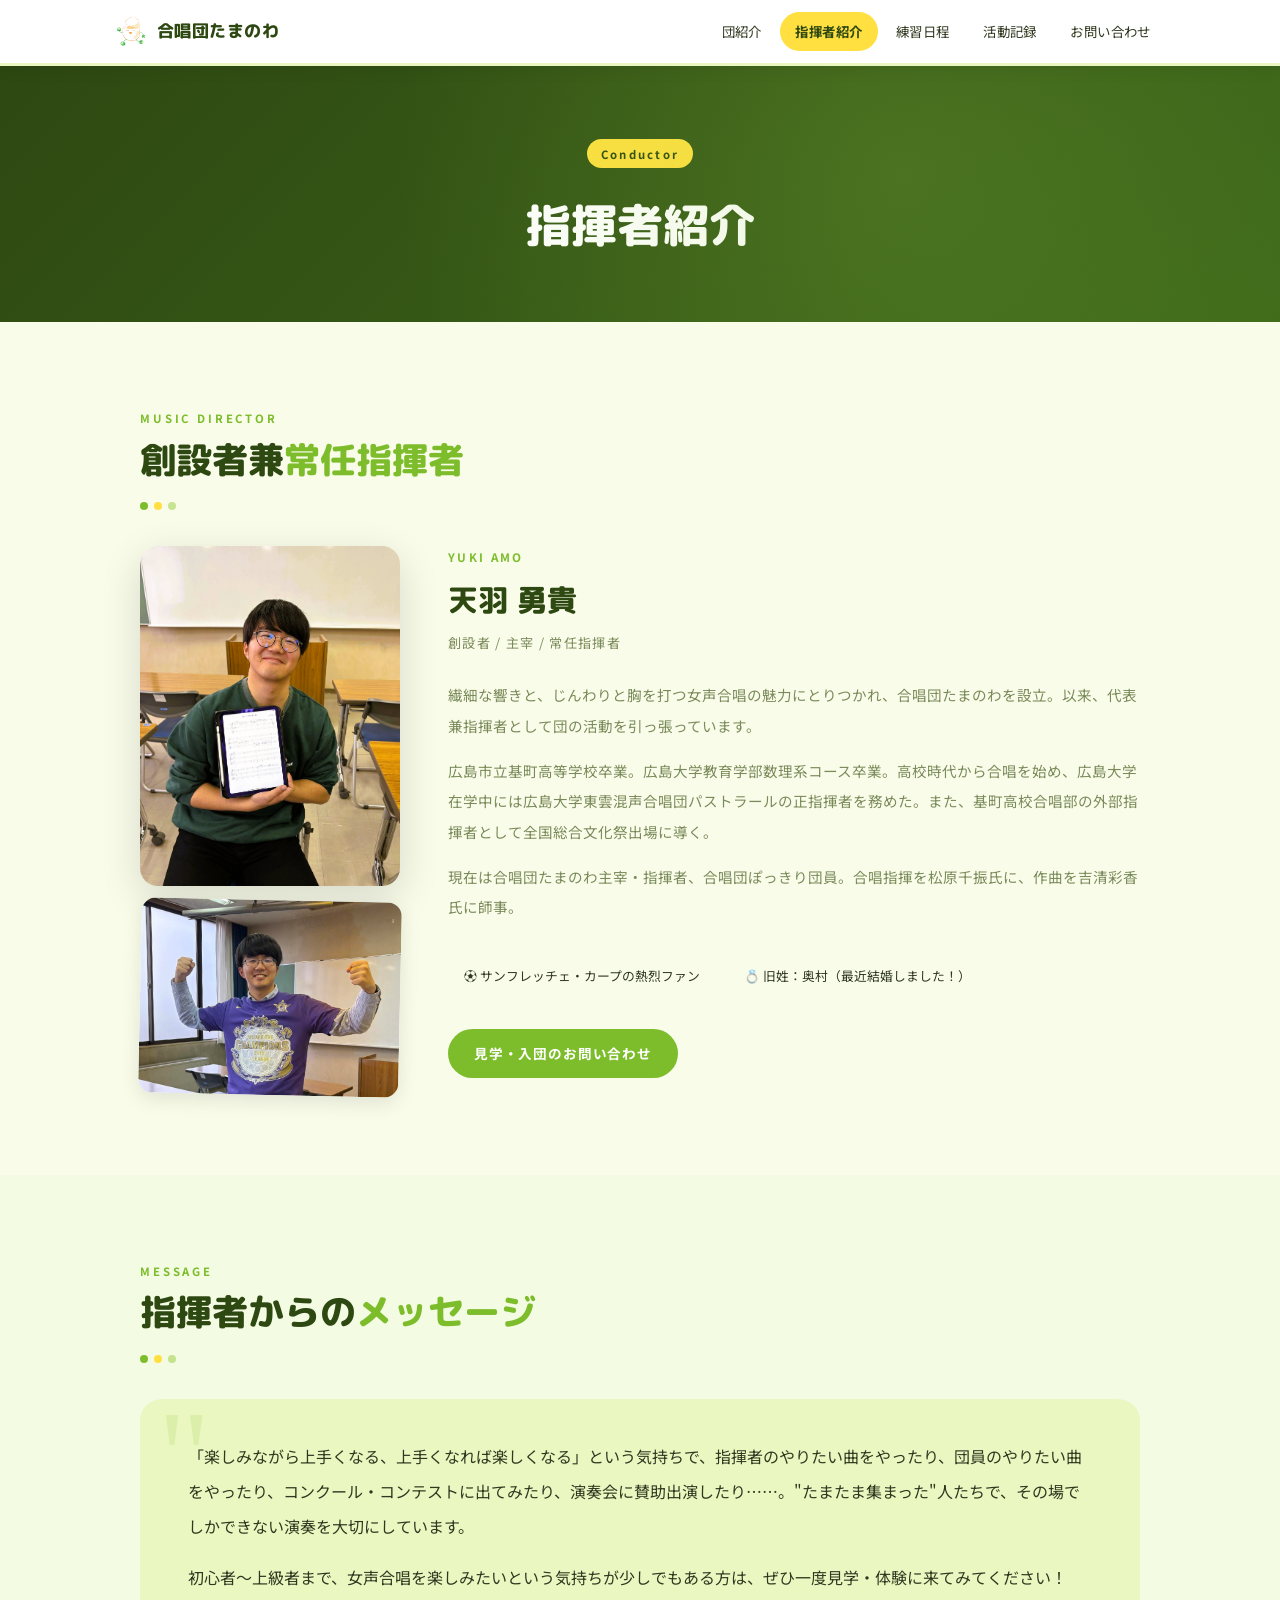
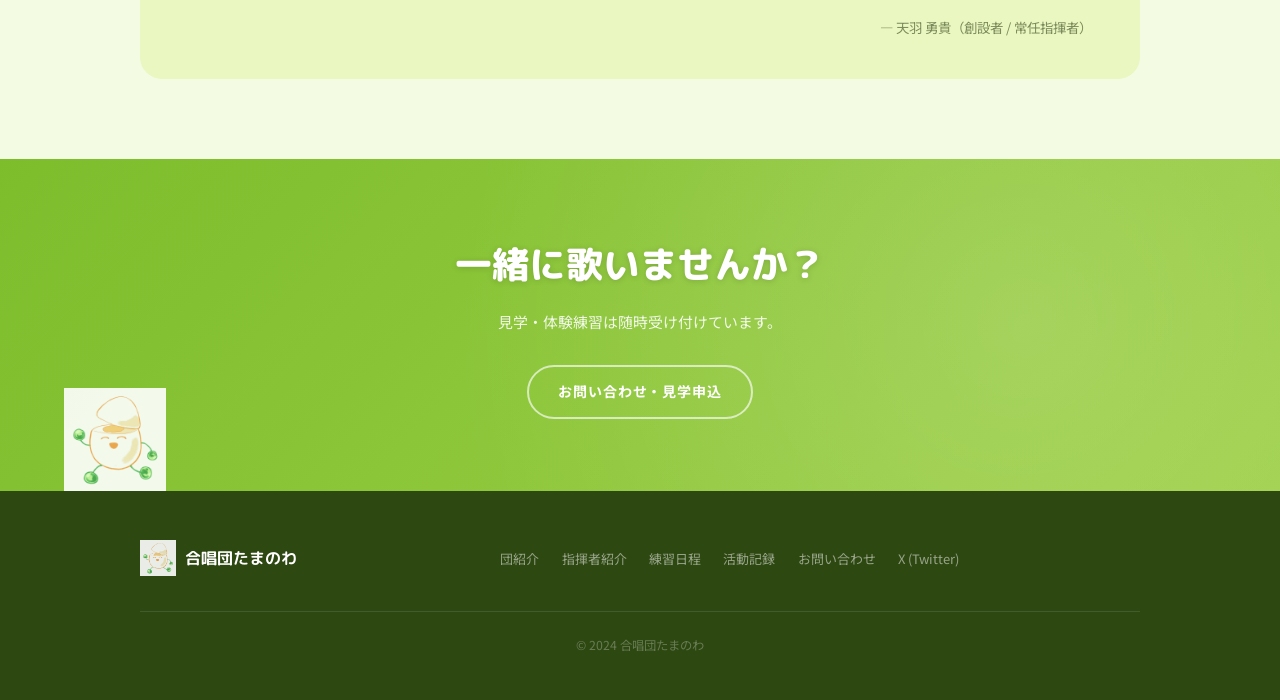
==== commit 3d5beb57: "見出し絵文字削除・写真保護JS・活動記録ページ追加・ナビ更新 - 全ページのカードアイコン・info-card-icon・contact-method-icon等の絵文字を削除 - 全ページに画像右ク" ====
--- a/conductor.html
+++ b/conductor.html
@@ -25,6 +25,7 @@
       <li><a href="index.html">団紹介</a></li>
       <li><a href="conductor.html" class="active">指揮者紹介</a></li>
       <li><a href="schedule.html">練習日程</a></li>
+      <li><a href="history.html">活動記録</a></li>
       <li><a href="contact.html">お問い合わせ</a></li>
     </ul>
   </nav>
@@ -55,7 +56,7 @@
       </div>
 
       <div>
-        <p class="conductor-name-en">Yuki Amao</p>
+        <p class="conductor-name-en">Yuki Amo</p>
         <h3 class="conductor-name">天羽 勇貴</h3>
         <p class="conductor-role">創設者 / 主宰 / 常任指揮者</p>
 
@@ -124,6 +125,7 @@
       <a href="index.html">団紹介</a>
       <a href="conductor.html">指揮者紹介</a>
       <a href="schedule.html">練習日程</a>
+      <a href="history.html">活動記録</a>
       <a href="contact.html">お問い合わせ</a>
       <a href="https://x.com/tamanowa_chorus" target="_blank" rel="noopener">X (Twitter)</a>
     </nav>
@@ -131,5 +133,12 @@
   </div>
 </footer>
 
+
+<script>
+document.querySelectorAll('img').forEach(function(img){
+  img.setAttribute('draggable','false');
+  img.addEventListener('contextmenu',function(e){e.preventDefault();});
+});
+</script>
 </body>
 </html>
--- a/style.css
+++ b/style.css
@@ -1,4 +1,4 @@
-@import url('https://fonts.googleapis.com/css2?family=Noto+Serif+JP:wght@400;700&family=Noto+Sans+JP:wght@300;400;500;700&display=swap');
+@import url('https://fonts.googleapis.com/css2?family=M+PLUS+Rounded+1c:wght@400;500;700;800&family=Noto+Sans+JP:wght@300;400;500;700&display=swap');
 
 *, *::before, *::after { box-sizing: border-box; margin: 0; padding: 0; }
 
@@ -43,9 +43,9 @@
 
 .nav-logo {
   display: flex; align-items: center; gap: .55rem;
-  font-family: 'Noto Serif JP', serif;
-  font-size: 1.05rem; font-weight: 700;
-  color: var(--dark); text-decoration: none; letter-spacing: .04em;
+  font-family: 'M PLUS Rounded 1c', sans-serif;
+  font-size: 1.05rem; font-weight: 800;
+  color: var(--dark); text-decoration: none; letter-spacing: .03em;
 }
 
 .nav-logo img { width: 34px; height: 34px; object-fit: contain; }
@@ -116,9 +116,9 @@
 }
 
 .hero-title {
-  font-family: 'Noto Serif JP', serif;
+  font-family: 'M PLUS Rounded 1c', sans-serif;
   font-size: clamp(2.2rem, 6.5vw, 4rem);
-  font-weight: 700; color: #fff;
+  font-weight: 800; color: #fff;
   line-height: 1.2; margin-bottom: 1rem;
   text-shadow: 0 2px 16px rgba(0,0,0,.3);
 }
@@ -151,19 +151,19 @@
 }
 
 .btn-primary { background: var(--lime); color: #fff; }
-.btn-primary:hover { background: var(--lime-light); transform: translateY(-2px); box-shadow: 0 8px 22px rgba(125,189,44,.38); }
+.btn-primary:hover { background: var(--lime-light); box-shadow: 0 6px 18px rgba(125,189,44,.35); }
 
 .btn-yellow { background: var(--yellow); color: var(--dark); }
-.btn-yellow:hover { background: var(--yellow-light); transform: translateY(-2px); box-shadow: 0 8px 22px rgba(255,224,64,.45); }
+.btn-yellow:hover { background: var(--yellow-light); box-shadow: 0 6px 18px rgba(255,224,64,.4); }
 
 .btn-outline { background: transparent; color: #fff; border-color: rgba(255,255,255,.65); }
-.btn-outline:hover { background: rgba(255,255,255,.14); transform: translateY(-2px); }
+.btn-outline:hover { background: rgba(255,255,255,.16); }
 
 .btn-dark { background: var(--dark); color: #fff; }
-.btn-dark:hover { background: #3c5e1c; transform: translateY(-2px); box-shadow: 0 8px 22px rgba(46,72,18,.35); }
+.btn-dark:hover { background: #3c5e1c; box-shadow: 0 6px 18px rgba(46,72,18,.3); }
 
 .btn-line { background: #06C755; color: #fff; }
-.btn-line:hover { background: #00A847; transform: translateY(-2px); box-shadow: 0 8px 22px rgba(6,199,85,.38); }
+.btn-line:hover { background: #00A847; box-shadow: 0 6px 18px rgba(6,199,85,.35); }
 
 /* ━━━━━━━━━━━━━━━━━━━━━━━━━━━━━━
    セクション
@@ -179,9 +179,9 @@
 }
 
 .section-title {
-  font-family: 'Noto Serif JP', serif;
+  font-family: 'M PLUS Rounded 1c', sans-serif;
   font-size: clamp(1.6rem, 3.2vw, 2.25rem);
-  font-weight: 700; color: var(--dark);
+  font-weight: 800; color: var(--dark);
   margin-bottom: .7rem; line-height: 1.35;
 }
 
@@ -206,10 +206,10 @@
   transition: transform .2s, box-shadow .2s, border-color .2s;
 }
 
-.card:hover { transform: translateY(-5px); box-shadow: 0 14px 36px rgba(0,0,0,.09); border-color: var(--lime-pale); }
+.card:hover { box-shadow: 0 10px 28px rgba(0,0,0,.1); border-color: var(--lime); }
 
 .card-icon { font-size: 2rem; margin-bottom: .85rem; display: block; }
-.card h3 { font-family: 'Noto Serif JP', serif; font-size: .98rem; color: var(--dark); margin-bottom: .45rem; }
+.card h3 { font-family: 'M PLUS Rounded 1c', sans-serif; font-size: .98rem; font-weight: 700; color: var(--dark); margin-bottom: .45rem; }
 .card p { font-size: .84rem; color: var(--muted); line-height: 1.85; }
 
 /* ━━━━━━━━━━━━━━━━━━━━━━━━━━━━━━
@@ -238,7 +238,7 @@
 .photo-frame:hover img { transform: scale(1.04); }
 
 .photo-frame-tilt { transform: rotate(-1.2deg); transition: transform .3s; }
-.photo-frame-tilt:hover { transform: rotate(0deg) scale(1.02); }
+.photo-frame-tilt:hover { transform: rotate(0deg); }
 
 .photo-badge {
   position: absolute; top: 14px; left: 14px;
@@ -334,7 +334,7 @@
 .conductor-photo-sub img { width: 100%; height: 100%; object-fit: cover; object-position: center 20%; display: block; }
 
 .conductor-name-en { font-size: .73rem; letter-spacing: .2em; text-transform: uppercase; color: var(--lime); margin-bottom: .35rem; font-weight: 700; }
-.conductor-name { font-family: 'Noto Serif JP', serif; font-size: 1.9rem; color: var(--dark); margin-bottom: .2rem; }
+.conductor-name { font-family: 'M PLUS Rounded 1c', sans-serif; font-size: 1.9rem; font-weight: 800; color: var(--dark); margin-bottom: .2rem; }
 .conductor-role { font-size: .82rem; color: var(--muted); letter-spacing: .1em; margin-bottom: 1.6rem; }
 .conductor-bio { color: var(--muted); font-size: .91rem; line-height: 2.1; }
 .conductor-bio + .conductor-bio { margin-top: .9rem; }
@@ -348,14 +348,14 @@
   padding: 1.6rem; border: 2px solid var(--border);
   transition: transform .2s, box-shadow .2s;
 }
-.staff-card:hover { transform: translateY(-4px); box-shadow: 0 10px 28px rgba(0,0,0,.09); }
+.staff-card:hover { box-shadow: 0 8px 22px rgba(0,0,0,.1); border-color: var(--lime); }
 
 .staff-icon { width: 50px; height: 50px; border-radius: 50%; display: flex; align-items: center; justify-content: center; font-size: 1.35rem; flex-shrink: 0; }
 .staff-icon.lime   { background: var(--lime-pale); }
 .staff-icon.yellow { background: var(--yellow-pale); }
 
 .staff-title { font-size: .71rem; font-weight: 700; letter-spacing: .15em; color: var(--lime); margin-bottom: .28rem; }
-.staff-name { font-family: 'Noto Serif JP', serif; font-size: 1.02rem; color: var(--dark); margin-bottom: .35rem; }
+.staff-name { font-family: 'M PLUS Rounded 1c', sans-serif; font-size: 1.02rem; font-weight: 700; color: var(--dark); margin-bottom: .35rem; }
 .staff-desc { font-size: .83rem; color: var(--muted); }
 
 /* ━━━━━━━━━━━━━━━━━━━━━━━━━━━━━━
@@ -376,7 +376,7 @@
   pointer-events: none;
 }
 
-.message-text { font-family: 'Noto Serif JP', serif; font-size: 1rem; line-height: 2.2; color: var(--text); position: relative; }
+.message-text { font-family: 'Noto Sans JP', sans-serif; font-size: 1rem; line-height: 2.2; color: var(--text); position: relative; }
 .message-sig { margin-top: 1.2rem; font-size: .84rem; color: var(--muted); text-align: right; }
 
 /* ━━━━━━━━━━━━━━━━━━━━━━━━━━━━━━
@@ -422,7 +422,7 @@
   border: 2px solid transparent;
 }
 
-.contact-method-card:hover { transform: translateY(-5px); box-shadow: 0 18px 44px rgba(0,0,0,.11); }
+.contact-method-card:hover { box-shadow: 0 12px 32px rgba(0,0,0,.1); }
 .contact-method-card.line { background: #F0FBF4; border-color: #06C755; }
 .contact-method-card.form { background: #EEF4FF; border-color: #4A80F0; }
 
@@ -450,7 +450,7 @@
   background: radial-gradient(circle at 80% 50%, rgba(255,255,255,.15) 0%, transparent 55%);
 }
 
-.cta-band h2 { font-family: 'Noto Serif JP', serif; font-size: clamp(1.6rem, 3.8vw, 2.3rem); color: #fff; margin-bottom: .75rem; position: relative; text-shadow: 0 1px 6px rgba(0,0,0,.15); }
+.cta-band h2 { font-family: 'M PLUS Rounded 1c', sans-serif; font-size: clamp(1.6rem, 3.8vw, 2.3rem); font-weight: 800; color: #fff; margin-bottom: .75rem; position: relative; text-shadow: 0 1px 6px rgba(0,0,0,.15); }
 .cta-band p { color: rgba(255,255,255,.88); margin-bottom: 1.85rem; position: relative; font-size: .93rem; }
 
 .cta-mascot {
@@ -477,7 +477,7 @@
 
 .page-hero-tag { display: inline-block; background: var(--yellow); color: var(--dark); font-size: .71rem; font-weight: 700; letter-spacing: .2em; padding: .28rem .88rem; border-radius: 20px; margin-bottom: .9rem; }
 
-.page-hero h1 { font-family: 'Noto Serif JP', serif; font-size: clamp(1.9rem, 4.8vw, 2.9rem); color: #fff; font-weight: 700; }
+.page-hero h1 { font-family: 'M PLUS Rounded 1c', sans-serif; font-size: clamp(1.9rem, 4.8vw, 2.9rem); color: #fff; font-weight: 800; }
 
 /* ━━━━━━━━━━━━━━━━━━━━━━━━━━━━━━
    フッター
@@ -488,7 +488,7 @@
 
 .footer-logo { display: flex; align-items: center; gap: .55rem; }
 .footer-logo img { width: 36px; height: 36px; object-fit: contain; opacity: .9; }
-.footer-logo span { font-family: 'Noto Serif JP', serif; color: #fff; font-size: .98rem; }
+.footer-logo span { font-family: 'M PLUS Rounded 1c', sans-serif; font-weight: 700; color: #fff; font-size: .98rem; }
 
 .footer-links { display: flex; gap: 1.4rem; flex-wrap: wrap; }
 .footer-links a { color: rgba(255,255,255,.5); text-decoration: none; font-size: .81rem; transition: color .2s; }
@@ -574,3 +574,137 @@
   .gallery-cta-cell { aspect-ratio: 3/2; }
   .btn { padding: .65rem 1.4rem; font-size: .82rem; }
 }
+
+/* ━━━━━━━━━━━━━━━━━━━━━━━━━━━━━━
+   活動記録タイムライン
+━━━━━━━━━━━━━━━━━━━━━━━━━━━━━━ */
+.timeline {
+  display: flex;
+  flex-direction: column;
+  gap: 2rem;
+  margin-top: 2.5rem;
+  position: relative;
+  padding-left: 2rem;
+}
+
+.timeline::before {
+  content: '';
+  position: absolute;
+  left: .55rem;
+  top: 0; bottom: 0;
+  width: 3px;
+  background: var(--border);
+  border-radius: 2px;
+}
+
+.timeline-item {
+  position: relative;
+}
+
+.timeline-item::before {
+  content: '';
+  position: absolute;
+  left: -1.57rem;
+  top: 1.05rem;
+  width: 12px; height: 12px;
+  border-radius: 50%;
+  background: var(--lime);
+  border: 3px solid var(--surface);
+  box-shadow: 0 0 0 2px var(--lime);
+}
+
+.timeline-date {
+  font-family: 'M PLUS Rounded 1c', sans-serif;
+  font-size: .82rem;
+  font-weight: 700;
+  color: var(--lime);
+  letter-spacing: .05em;
+  margin-bottom: .5rem;
+  text-transform: uppercase;
+}
+
+.timeline-card {
+  background: var(--surface);
+  border: 1.5px solid var(--border);
+  border-radius: 16px;
+  padding: 1.5rem 1.75rem;
+  box-shadow: 0 4px 16px rgba(0,0,0,.05);
+}
+
+.timeline-card-tag {
+  display: inline-block;
+  font-family: 'M PLUS Rounded 1c', sans-serif;
+  font-size: .72rem;
+  font-weight: 700;
+  letter-spacing: .08em;
+  background: var(--lime-pale);
+  color: var(--lime);
+  border: 1px solid var(--lime);
+  border-radius: 999px;
+  padding: .15rem .75rem;
+  margin-bottom: .75rem;
+}
+
+.timeline-card-tag-debut {
+  background: var(--yellow-pale);
+  color: #7a6000;
+  border-color: var(--yellow);
+}
+
+.timeline-card-title {
+  font-family: 'M PLUS Rounded 1c', sans-serif;
+  font-size: 1.1rem;
+  font-weight: 800;
+  color: var(--dark);
+  margin-bottom: .25rem;
+}
+
+.timeline-card-place {
+  font-size: .82rem;
+  color: var(--muted);
+  margin-bottom: .75rem;
+}
+
+.timeline-card-desc {
+  font-size: .88rem;
+  color: var(--text);
+  margin-bottom: 1rem;
+  line-height: 1.7;
+}
+
+.timeline-songs {
+  background: var(--bg);
+  border-radius: 10px;
+  padding: .85rem 1rem;
+  margin-top: .75rem;
+}
+
+.timeline-songs-label {
+  font-size: .72rem;
+  font-weight: 700;
+  letter-spacing: .08em;
+  color: var(--muted);
+  margin-bottom: .4rem;
+  text-transform: uppercase;
+}
+
+.timeline-songs ul {
+  list-style: none;
+  padding: 0;
+}
+
+.timeline-songs li {
+  font-size: .86rem;
+  color: var(--text);
+  padding: .25rem 0;
+  border-bottom: 1px dashed var(--border);
+  line-height: 1.6;
+}
+
+.timeline-songs li:last-child { border-bottom: none; }
+
+@media (max-width: 768px) {
+  .timeline { padding-left: 1.5rem; }
+  .timeline-card { padding: 1.2rem 1.25rem; }
+  .timeline-card-title { font-size: 1rem; }
+}
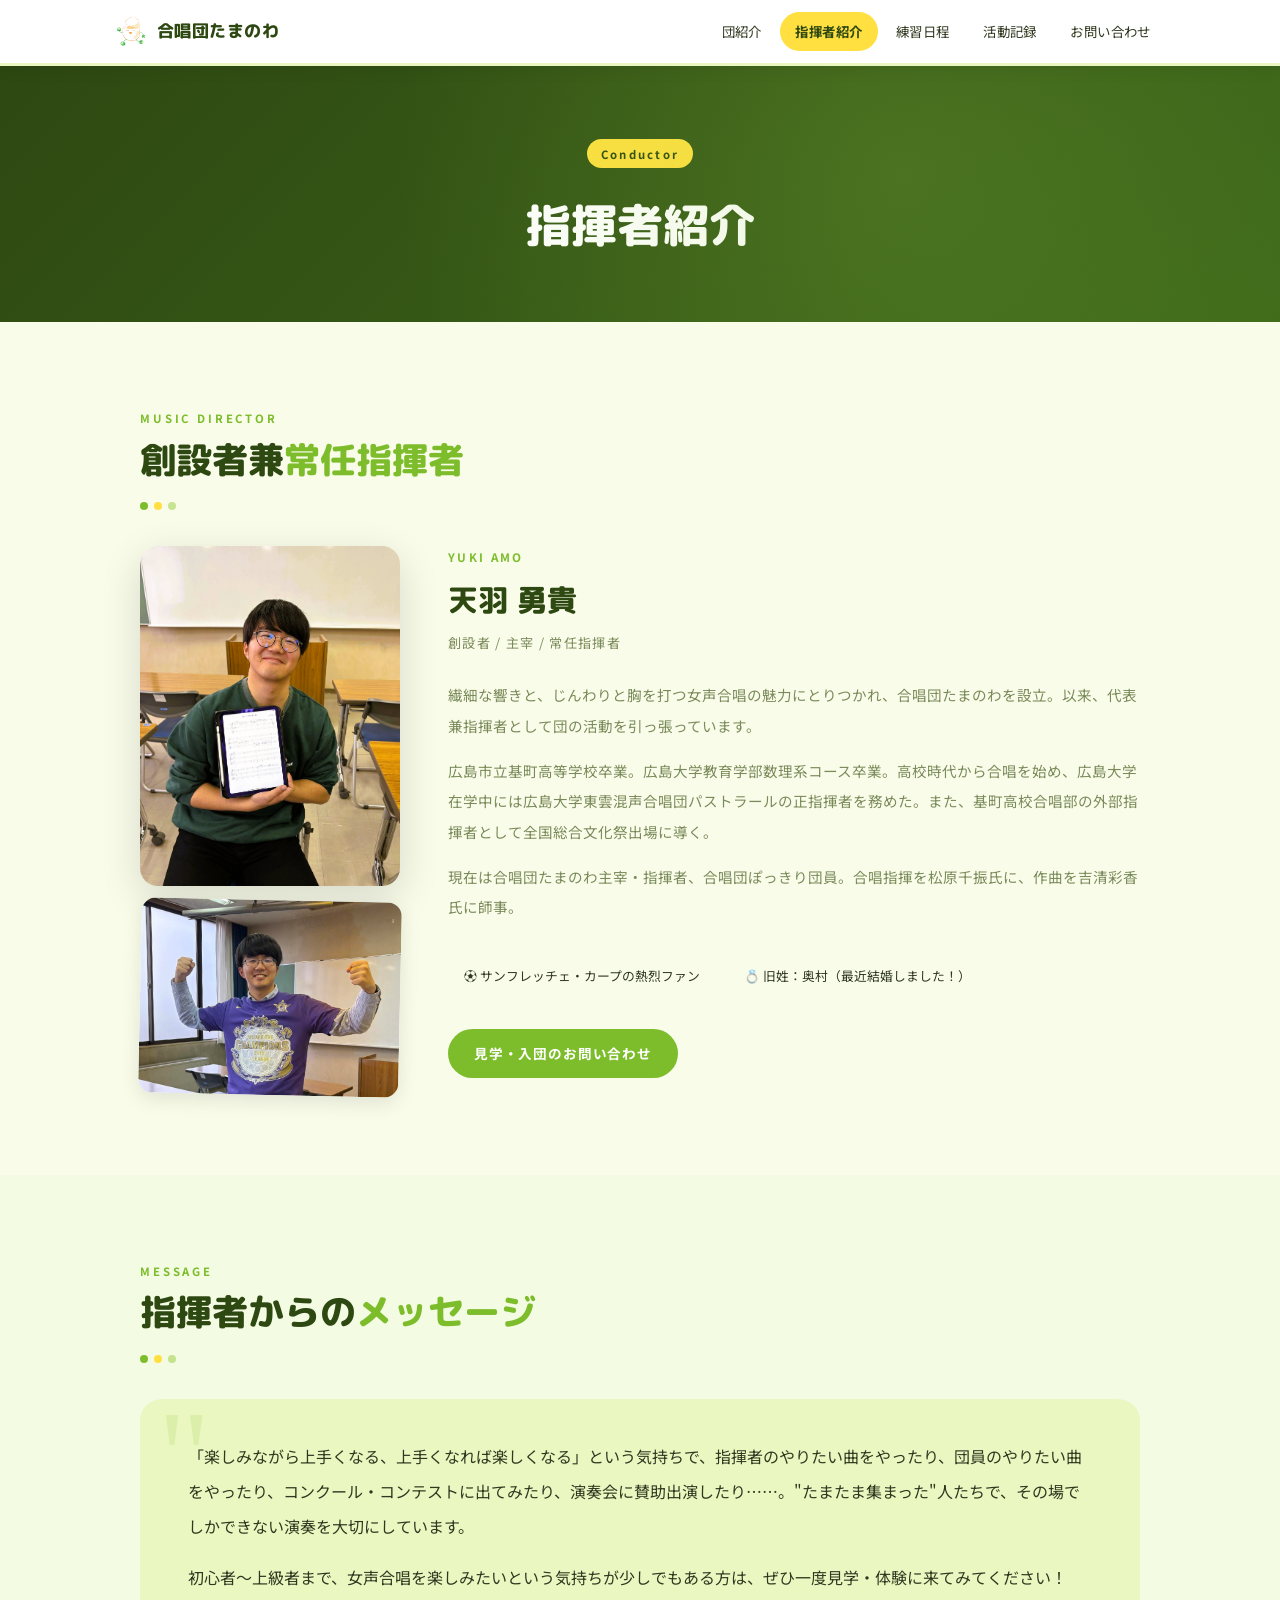
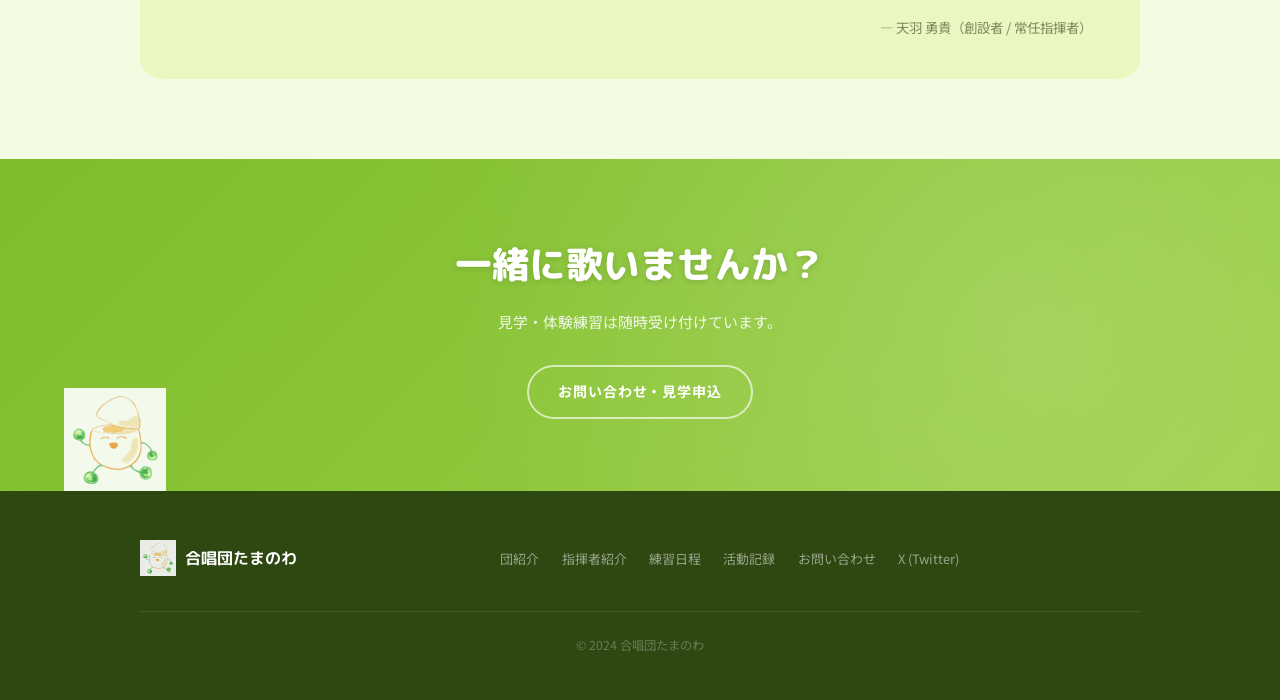
==== commit a3ba97f5: "カードアクセント帯・LINEバッジ・年タブ・favicon・遅延読込・JSON-LD追加 - 活動概要/練習場所カードに4色のアクセント帯（lime/yellow/dark/lime-light） -" ====
--- a/conductor.html
+++ b/conductor.html
@@ -8,7 +8,31 @@
   <meta property="og:title" content="指揮者紹介｜合唱団たまのわ">
   <meta property="og:description" content="創設者兼指揮者・天羽勇貴のプロフィール。広島市内の女声合唱団「たまのわ」を主宰。">
   <meta property="og:type" content="website">
+  <link rel="icon" type="image/png" href="photo/キャラクター.png">
+  <link rel="apple-touch-icon" href="photo/キャラクター.png">
   <link rel="stylesheet" href="style.css">
+  <script type="application/ld+json">
+  {
+    "@context": "https://schema.org",
+    "@type": "MusicGroup",
+    "name": "合唱団たまのわ",
+    "alternateName": "Tamanowa Chorus",
+    "description": "広島市内で活動する女声合唱団。月2回・主に日曜10〜13時に練習。初心者から上級者まで大歓迎。体験・見学は無料。",
+    "image": "photo/団紹介.jpg",
+    "logo": "photo/キャラクター.png",
+    "address": {
+      "@type": "PostalAddress",
+      "addressLocality": "広島市",
+      "addressRegion": "広島県",
+      "addressCountry": "JP"
+    },
+    "areaServed": "広島市",
+    "genre": "女声合唱",
+    "foundingDate": "2024",
+    "founder": { "@type": "Person", "name": "天羽 勇貴" },
+    "sameAs": ["https://x.com/tamanowa_chorus"]
+  }
+  </script>
 </head>
 <body>
 
@@ -48,10 +72,10 @@
     <div class="conductor-wrap">
       <div class="conductor-photos">
         <div class="conductor-photo-main">
-          <img src="photo/指揮者紹介.jpg" alt="天羽勇貴">
+          <img src="photo/指揮者紹介.jpg" alt="天羽勇貴" loading="lazy">
         </div>
         <div class="conductor-photo-sub">
-          <img src="photo/指揮者紹介2.jpg" alt="天羽勇貴">
+          <img src="photo/指揮者紹介2.jpg" alt="天羽勇貴" loading="lazy">
         </div>
       </div>
 
@@ -109,7 +133,7 @@
 
 <!-- CTA -->
 <section class="cta-band">
-  <img src="photo/キャラクター.png" alt="" class="cta-mascot">
+  <img src="photo/キャラクター.png" alt="" class="cta-mascot" loading="lazy">
   <h2>一緒に歌いませんか？</h2>
   <p>見学・体験練習は随時受け付けています。</p>
   <a href="contact.html" class="btn btn-outline">お問い合わせ・見学申込</a>
@@ -118,7 +142,7 @@
 <footer>
   <div class="footer-inner">
     <div class="footer-logo">
-      <img src="photo/キャラクター.png" alt="">
+      <img src="photo/キャラクター.png" alt="" loading="lazy">
       <span>合唱団たまのわ</span>
     </div>
     <nav class="footer-links">
--- a/style.css
+++ b/style.css
@@ -204,7 +204,20 @@
   padding: 1.75rem 1.5rem;
   border: 2px solid var(--border);
   transition: transform .2s, box-shadow .2s, border-color .2s;
-}
+  position: relative; overflow: hidden;
+}
+
+.card-grid .card::before {
+  content: '';
+  position: absolute;
+  top: 0; left: 0; right: 0;
+  height: 5px;
+  background: var(--lime);
+}
+.card-grid .card:nth-child(4n+1)::before { background: var(--lime); }
+.card-grid .card:nth-child(4n+2)::before { background: var(--yellow); }
+.card-grid .card:nth-child(4n+3)::before { background: var(--dark); }
+.card-grid .card:nth-child(4n)::before   { background: var(--lime-light); }
 
 .card:hover { box-shadow: 0 10px 28px rgba(0,0,0,.1); border-color: var(--lime); }
 
@@ -420,6 +433,16 @@
   border-radius: 22px; padding: 2.25rem 1.85rem; text-align: center;
   transition: transform .2s, box-shadow .2s;
   border: 2px solid transparent;
+  position: relative;
+}
+
+.contact-method-badge {
+  position: absolute; top: -14px; left: 50%; transform: translateX(-50%);
+  background: #06C755; color: #fff;
+  font-size: .75rem; font-weight: 700;
+  letter-spacing: .08em; white-space: nowrap;
+  padding: .3rem 1.1rem; border-radius: 999px;
+  box-shadow: 0 4px 12px rgba(6,199,85,.32);
 }
 
 .contact-method-card:hover { box-shadow: 0 12px 32px rgba(0,0,0,.1); }
@@ -452,6 +475,7 @@
 
 .cta-band h2 { font-family: 'M PLUS Rounded 1c', sans-serif; font-size: clamp(1.6rem, 3.8vw, 2.3rem); font-weight: 800; color: #fff; margin-bottom: .75rem; position: relative; text-shadow: 0 1px 6px rgba(0,0,0,.15); }
 .cta-band p { color: rgba(255,255,255,.88); margin-bottom: 1.85rem; position: relative; font-size: .93rem; }
+.cta-band .btn { position: relative; }
 
 .cta-mascot {
   position: absolute; left: 5%; bottom: 0;
@@ -708,3 +732,32 @@
   .timeline-card { padding: 1.2rem 1.25rem; }
   .timeline-card-title { font-size: 1rem; }
 }
+
+/* ━━━━━━━━━━━━━━━━━━━━━━━━━━━━━━
+   年ジャンプタブ（活動記録）
+━━━━━━━━━━━━━━━━━━━━━━━━━━━━━━ */
+.year-tabs {
+  display: flex; gap: .6rem; justify-content: center;
+  flex-wrap: wrap;
+  max-width: 1000px; margin: 2.5rem auto 0;
+  padding: 0 1.5rem;
+}
+
+.year-tab {
+  padding: .55rem 1.6rem;
+  border-radius: 999px;
+  background: var(--surface);
+  border: 2px solid var(--border);
+  color: var(--text);
+  text-decoration: none;
+  font-family: 'M PLUS Rounded 1c', sans-serif;
+  font-weight: 700;
+  font-size: .92rem;
+  letter-spacing: .05em;
+  transition: all .2s;
+}
+
+.year-tab:hover { background: var(--lime-pale); border-color: var(--lime); color: var(--dark); }
+.year-tab.active { background: var(--lime); border-color: var(--lime); color: #fff; }
+
+section[id^="year-"] { scroll-margin-top: 80px; }
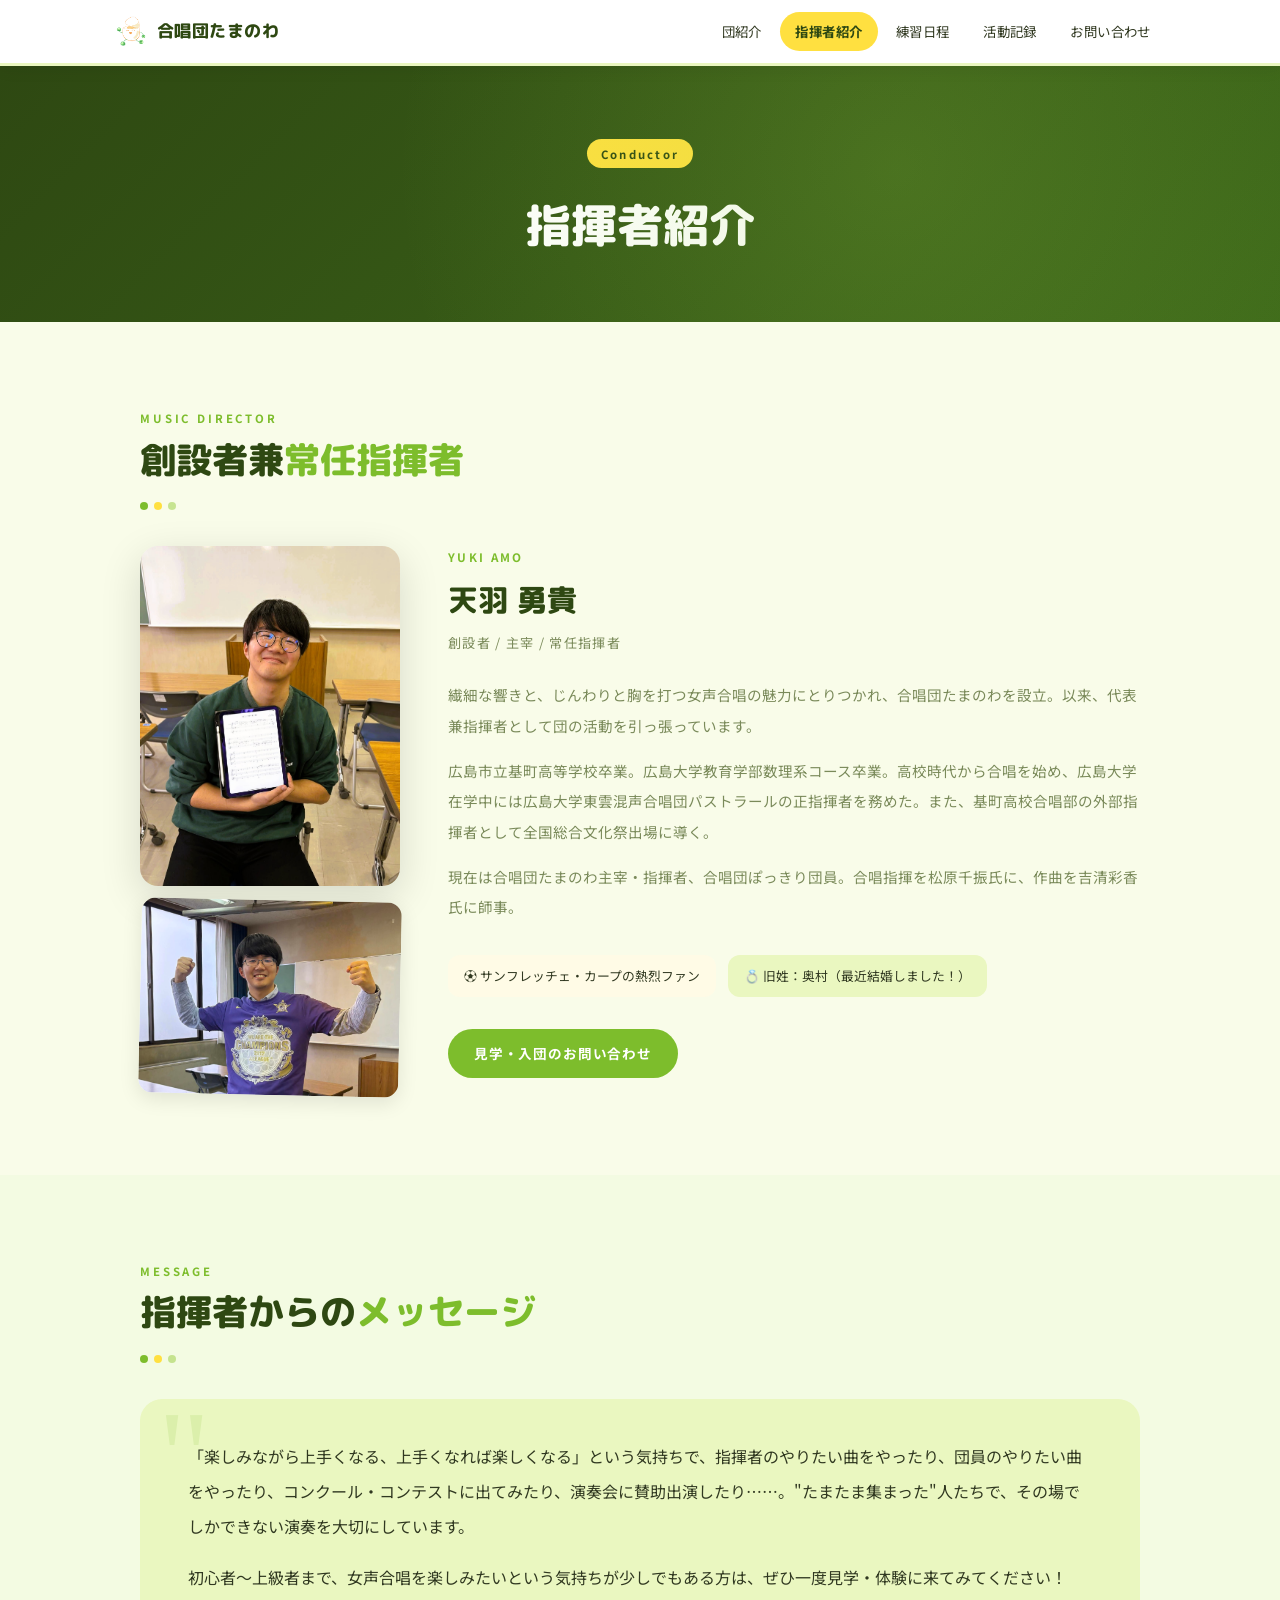
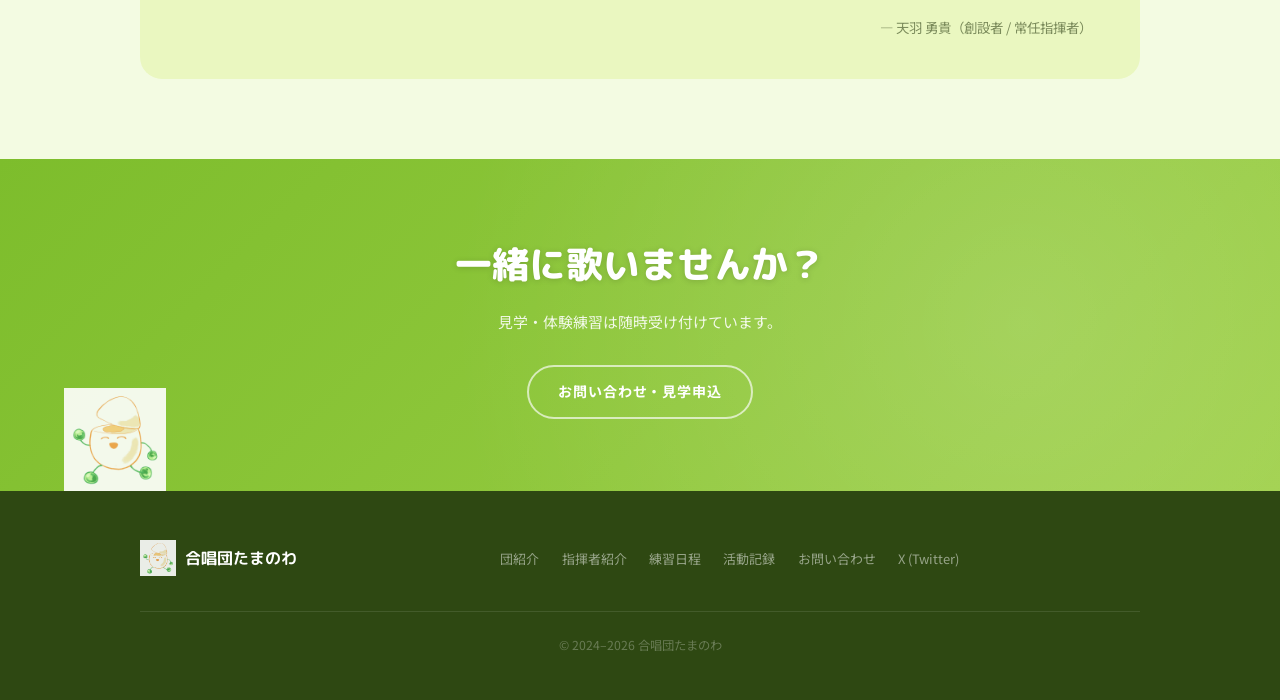
==== commit 3bbf2288: "インラインCSS整理・Calendar API・Xタイムライン・著作権年自動化など - Google Calendar APIで次回練習を自動表示（schedule.html） - トップページの練習" ====
--- a/conductor.html
+++ b/conductor.html
@@ -95,17 +95,17 @@
         </p>
 
         <!-- ちょっとしたエピソードカード -->
-        <div style="display:flex; gap:.75rem; margin-top:2rem; flex-wrap:wrap;">
-          <div style="background:var(--orange-pale); border-radius:12px; padding:.6rem 1rem; font-size:.8rem; color:var(--text);">
+        <div class="episode-chip-list">
+          <div class="episode-chip episode-chip--yellow">
             ⚽ サンフレッチェ・カープの熱烈ファン
           </div>
-          <div style="background:var(--green-pale); border-radius:12px; padding:.6rem 1rem; font-size:.8rem; color:var(--text);">
+          <div class="episode-chip episode-chip--lime">
             💍 旧姓：奥村（最近結婚しました！）
           </div>
         </div>
 
-        <div style="margin-top:2rem;">
-          <a href="contact.html" class="btn btn-primary" style="font-size:.85rem; padding:.65rem 1.5rem;">見学・入団のお問い合わせ</a>
+        <div class="btn-row">
+          <a href="contact.html" class="btn btn-primary btn-sm">見学・入団のお問い合わせ</a>
         </div>
       </div>
     </div>
@@ -153,16 +153,11 @@
       <a href="contact.html">お問い合わせ</a>
       <a href="https://x.com/tamanowa_chorus" target="_blank" rel="noopener">X (Twitter)</a>
     </nav>
-    <p class="footer-copy">© 2024 合唱団たまのわ</p>
+    <p class="footer-copy">© <span class="copyright-years">2024</span> 合唱団たまのわ</p>
   </div>
 </footer>
 
 
-<script>
-document.querySelectorAll('img').forEach(function(img){
-  img.setAttribute('draggable','false');
-  img.addEventListener('contextmenu',function(e){e.preventDefault();});
-});
-</script>
+<script src="common.js"></script>
 </body>
 </html>
--- a/style.css
+++ b/style.css
@@ -421,7 +421,7 @@
 .info-card { background: var(--surface); border-radius: 18px; padding: 1.4rem; border: 2px solid var(--border); }
 .info-card-icon { font-size: 1.7rem; margin-bottom: .7rem; }
 .info-card-label { font-size: .71rem; font-weight: 700; color: var(--lime); letter-spacing: .15em; text-transform: uppercase; margin-bottom: .28rem; }
-.info-card-value { font-family: 'Noto Serif JP', serif; font-size: .98rem; color: var(--dark); }
+.info-card-value { font-family: 'M PLUS Rounded 1c', sans-serif; font-size: .98rem; font-weight: 700; color: var(--dark); }
 .info-card-sub { font-size: .79rem; color: var(--muted); margin-top: .18rem; }
 
 /* ━━━━━━━━━━━━━━━━━━━━━━━━━━━━━━
@@ -761,3 +761,182 @@
 .year-tab.active { background: var(--lime); border-color: var(--lime); color: #fff; }
 
 section[id^="year-"] { scroll-margin-top: 80px; }
+
+/* 直近の練習（Google Calendar API） */
+.upcoming-practices {
+  display: grid;
+  gap: 1.25rem;
+  grid-template-columns: repeat(auto-fit, minmax(260px, 1fr));
+  max-width: 900px;
+  margin: 0 auto;
+}
+.upcoming-card {
+  background: var(--surface);
+  border: 2px solid var(--border);
+  border-radius: 16px;
+  padding: 1.4rem 1.5rem 1.25rem;
+  position: relative;
+  transition: transform .2s, box-shadow .2s;
+}
+.upcoming-card:hover {
+  transform: translateY(-3px);
+  box-shadow: 0 12px 28px rgba(0,0,0,.08);
+}
+.upcoming-card::before {
+  content: '';
+  position: absolute;
+  top: 0; left: 0; right: 0;
+  height: 5px;
+  background: var(--lime);
+  border-radius: 14px 14px 0 0;
+}
+.upcoming-card:nth-child(2)::before { background: var(--yellow); }
+.upcoming-card:nth-child(3)::before { background: var(--lime-light); }
+.upcoming-date {
+  font-family: 'M PLUS Rounded 1c', sans-serif;
+  font-size: 1.15rem;
+  font-weight: 800;
+  color: var(--dark);
+  margin: 0 0 .35rem;
+}
+.upcoming-time {
+  font-size: .9rem;
+  color: var(--muted);
+  margin: 0 0 .55rem;
+  font-weight: 600;
+}
+.upcoming-title {
+  font-size: .95rem;
+  color: var(--text);
+  font-weight: 700;
+  margin: 0;
+  line-height: 1.5;
+}
+.upcoming-location {
+  font-size: .85rem;
+  color: var(--muted);
+  margin: .4rem 0 0;
+}
+.upcoming-loading,
+.upcoming-empty,
+.upcoming-error {
+  grid-column: 1 / -1;
+  text-align: center;
+  color: var(--muted);
+  padding: 1.5rem 1rem;
+  font-size: .9rem;
+}
+
+/* ===== ユーティリティ・共通コンポーネント（インラインスタイル統合） ===== */
+
+/* 小さめボタン */
+.btn-sm { font-size: .85rem; padding: .65rem 1.5rem; }
+.btn-xs { font-size: .78rem; padding: .5rem 1.2rem; }
+
+/* ボタン横並び */
+.btn-row {
+  display: flex;
+  gap: .75rem;
+  flex-wrap: wrap;
+  margin-top: 2rem;
+}
+.cta-actions {
+  display: flex;
+  gap: 1rem;
+  justify-content: center;
+  flex-wrap: wrap;
+  position: relative;
+}
+
+/* 指揮者ページのエピソードチップ */
+.episode-chip-list {
+  display: flex;
+  gap: .75rem;
+  margin-top: 2rem;
+  flex-wrap: wrap;
+}
+.episode-chip {
+  border-radius: 12px;
+  padding: .6rem 1rem;
+  font-size: .8rem;
+  color: var(--text);
+}
+.episode-chip--yellow { background: var(--yellow-pale); }
+.episode-chip--lime   { background: var(--lime-pale); }
+
+/* お問い合わせページのLINE記入例ボックス */
+.line-example-block { margin-top: 2.5rem; }
+.line-example-block h3 {
+  font-family: 'M PLUS Rounded 1c', sans-serif;
+  color: var(--dark);
+  font-size: 1.05rem;
+  margin-bottom: 1rem;
+}
+.line-example {
+  background: var(--surface);
+  border: 1.5px solid var(--border);
+  border-radius: 16px;
+  padding: 1.5rem;
+  max-width: 480px;
+  font-size: .88rem;
+  color: var(--text);
+  line-height: 2;
+}
+.line-example p { margin: 0; }
+.line-example-note {
+  margin-top: .75rem;
+  font-size: .82rem;
+  color: var(--muted);
+}
+
+/* アイコン付き案内ボックス */
+.info-box--icon {
+  margin-top: 2rem;
+  display: flex;
+  align-items: center;
+  gap: 1rem;
+}
+.info-box--icon img {
+  width: 48px;
+  flex-shrink: 0;
+}
+
+/* Googleカレンダー埋め込み枠 */
+.calendar-embed {
+  border-radius: 16px;
+  overflow: hidden;
+  box-shadow: 0 8px 32px rgba(0,0,0,.1);
+}
+.calendar-embed iframe {
+  border: 0;
+  display: block;
+  width: 100%;
+}
+.calendar-actions {
+  text-align: center;
+  margin-top: 1.25rem;
+}
+
+/* 写真フレーム：画像を切り抜かず収めるバリアント */
+.photo-frame--contain img { object-fit: contain; }
+
+/* 中央寄せセクション（SNSなど） */
+.section--center { padding-top: 3rem; padding-bottom: 3rem; }
+.section--center .section-inner { text-align: center; }
+.section--center .divider-dots { justify-content: center; }
+.section--center .section-title { text-align: center; }
+
+/* X（Twitter）タイムライン埋め込み */
+.x-timeline-wrap {
+  max-width: 600px;
+  margin: 0 auto;
+  border-radius: 16px;
+  overflow: hidden;
+}
+
+/* 画像のダウンロード抑止（iOSの長押しメニュー含む） */
+img {
+  -webkit-touch-callout: none;
+  -webkit-user-select: none;
+  user-select: none;
+}
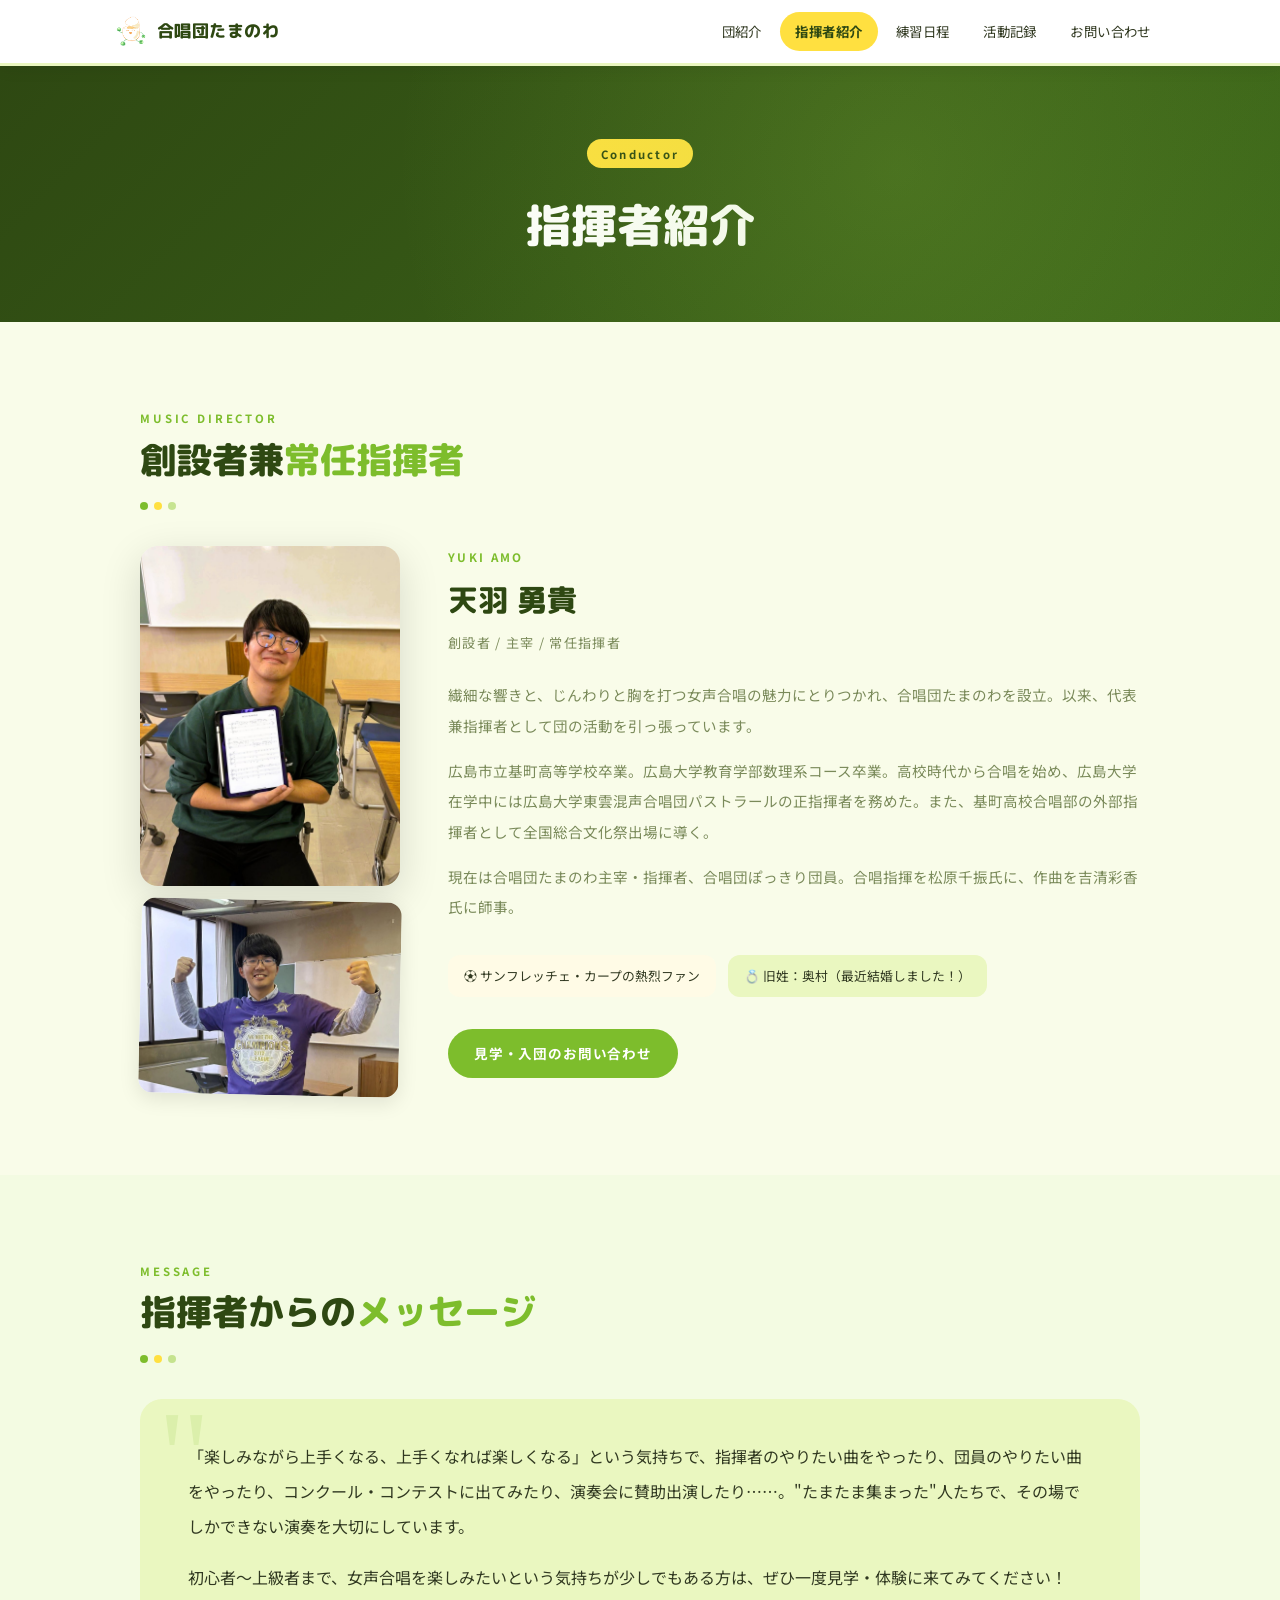
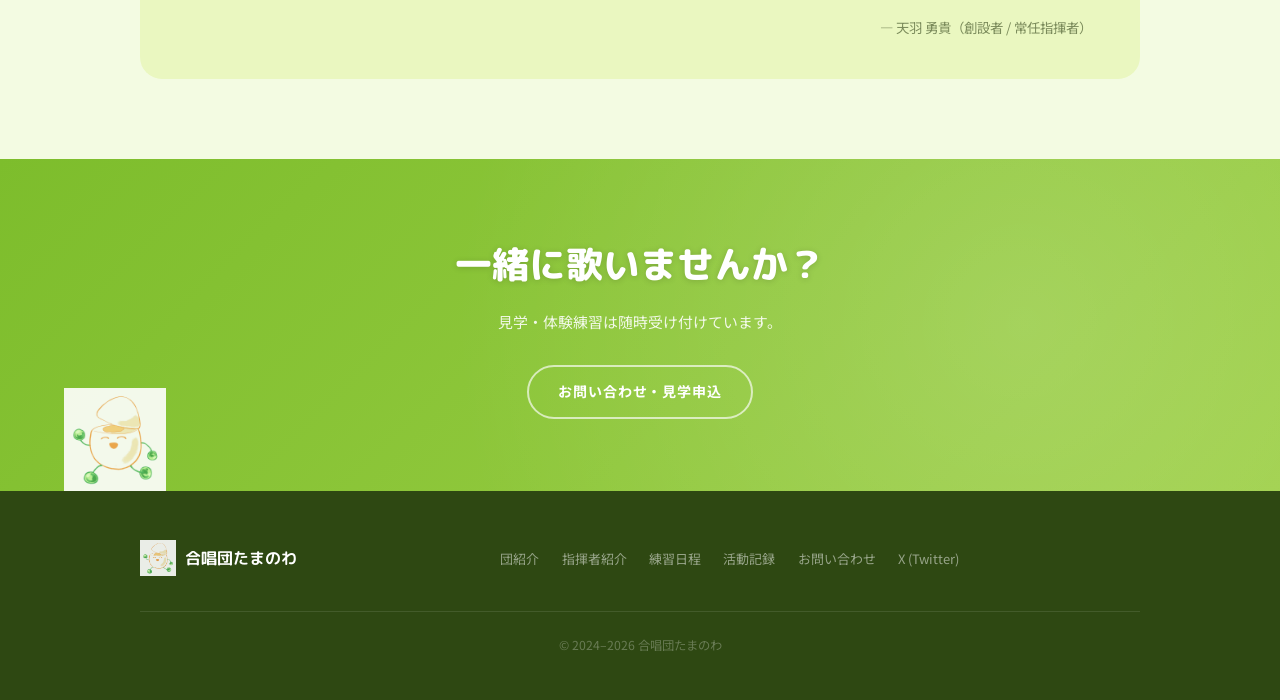
==== commit e9a3c36d: "Google Search Console 認証メタタグを全ページに追加 - 全5ページ（index/conductor/schedule/history/contact）の <head> に   g" ====
--- a/conductor.html
+++ b/conductor.html
@@ -3,6 +3,7 @@
 <head>
   <meta charset="UTF-8">
   <meta name="viewport" content="width=device-width, initial-scale=1.0">
+  <meta name="google-site-verification" content="5O0sARuN9y3hoiJ_I6-zETvKy7u7VWoAexsDGEd2zcc" />
   <title>指揮者紹介｜合唱団たまのわ（広島市の女声合唱団）</title>
   <meta name="description" content="合唱団たまのわの創設者兼指揮者・天羽勇貴のプロフィール。広島大学出身。合唱指揮を松原千振氏に師事。広島市内で活動する女声合唱団たまのわを主宰。">
   <meta property="og:title" content="指揮者紹介｜合唱団たまのわ">
--- a/style.css
+++ b/style.css
@@ -450,7 +450,7 @@
 .contact-method-card.form { background: #EEF4FF; border-color: #4A80F0; }
 
 .contact-method-icon { font-size: 2.75rem; margin-bottom: .9rem; display: block; }
-.contact-method-title { font-family: 'Noto Serif JP', serif; font-size: 1.25rem; color: var(--dark); margin-bottom: .45rem; }
+.contact-method-title { font-family: 'M PLUS Rounded 1c', sans-serif; font-size: 1.25rem; font-weight: 800; color: var(--dark); margin-bottom: .45rem; }
 .contact-method-desc { font-size: .84rem; color: var(--muted); margin-bottom: 1.65rem; line-height: 1.9; }
 
 .contact-faq { margin-top: 3rem; }
@@ -934,9 +934,65 @@
   overflow: hidden;
 }
 
-/* 画像のダウンロード抑止（iOSの長押しメニュー含む） */
+/* 画像のダウンロード抑止（iOSの長押しメニュー含む）＋ 横スクロール防止 */
 img {
+  max-width: 100%;
   -webkit-touch-callout: none;
   -webkit-user-select: none;
   user-select: none;
 }
+
+/* ━━━━━━━━━━━━━━━━━━━━━━━━━━━━━━
+   レスポンシブ強化（モバイル最適化）
+━━━━━━━━━━━━━━━━━━━━━━━━━━━━━━ */
+@media (max-width: 768px) {
+  /* タッチターゲット最低44px（iOS HIG / Material Design準拠） */
+  .btn { min-height: 44px; padding: .85rem 1.6rem; font-size: .85rem; }
+
+  /* 指揮者名を画面幅にあわせて縮小 */
+  .conductor-name { font-size: clamp(1.45rem, 5vw, 1.9rem); }
+
+  /* メッセージブロック内の余白を削減 */
+  .message-block { padding: 2rem 1.5rem; border-radius: 18px; }
+  .message-block::before { font-size: 6rem; left: 10px; top: -4px; }
+
+  /* ページヒーロー余白を縮小 */
+  .page-hero { padding: 3.5rem 1.2rem 2.75rem; }
+
+  /* お問い合わせカード余白を縮小 */
+  .contact-method-card { padding: 1.85rem 1.4rem; }
+
+  /* セクションリード読みやすさ */
+  .section-lead { font-size: .9rem; line-height: 1.9; }
+
+  /* CTAバンド余白を縮小 */
+  .cta-band { padding: 3.5rem 1.2rem; }
+
+  /* 直近の練習カードもスマホ最適化 */
+  .upcoming-card { padding: 1.2rem 1.25rem 1.1rem; }
+  .upcoming-date { font-size: 1.05rem; }
+}
+
+@media (max-width: 480px) {
+  /* 極小画面：セクション余白さらに削減 */
+  .section { padding: 3rem 1rem; }
+
+  /* マスコットバーは縦積みに */
+  .mascot-bar-inner { flex-direction: column; text-align: center; gap: .65rem; }
+
+  /* セクションタイトル・ページヒーローが折れないように */
+  .section-title { font-size: clamp(1.45rem, 6vw, 1.85rem); }
+  .page-hero h1 { font-size: clamp(1.7rem, 6.5vw, 2.4rem); }
+
+  /* お問い合わせバッジが見切れないように */
+  .contact-method-badge { font-size: .68rem; padding: .26rem .9rem; }
+
+  /* タイムライン左パディングを縮小 */
+  .timeline { padding-left: 1.1rem; }
+
+  /* ボタン padding をさらに縮小 */
+  .btn { padding: .8rem 1.35rem; font-size: .82rem; }
+
+  /* 年タブのフィット感を上げる */
+  .year-tab { padding: .5rem 1.2rem; font-size: .85rem; }
+}
